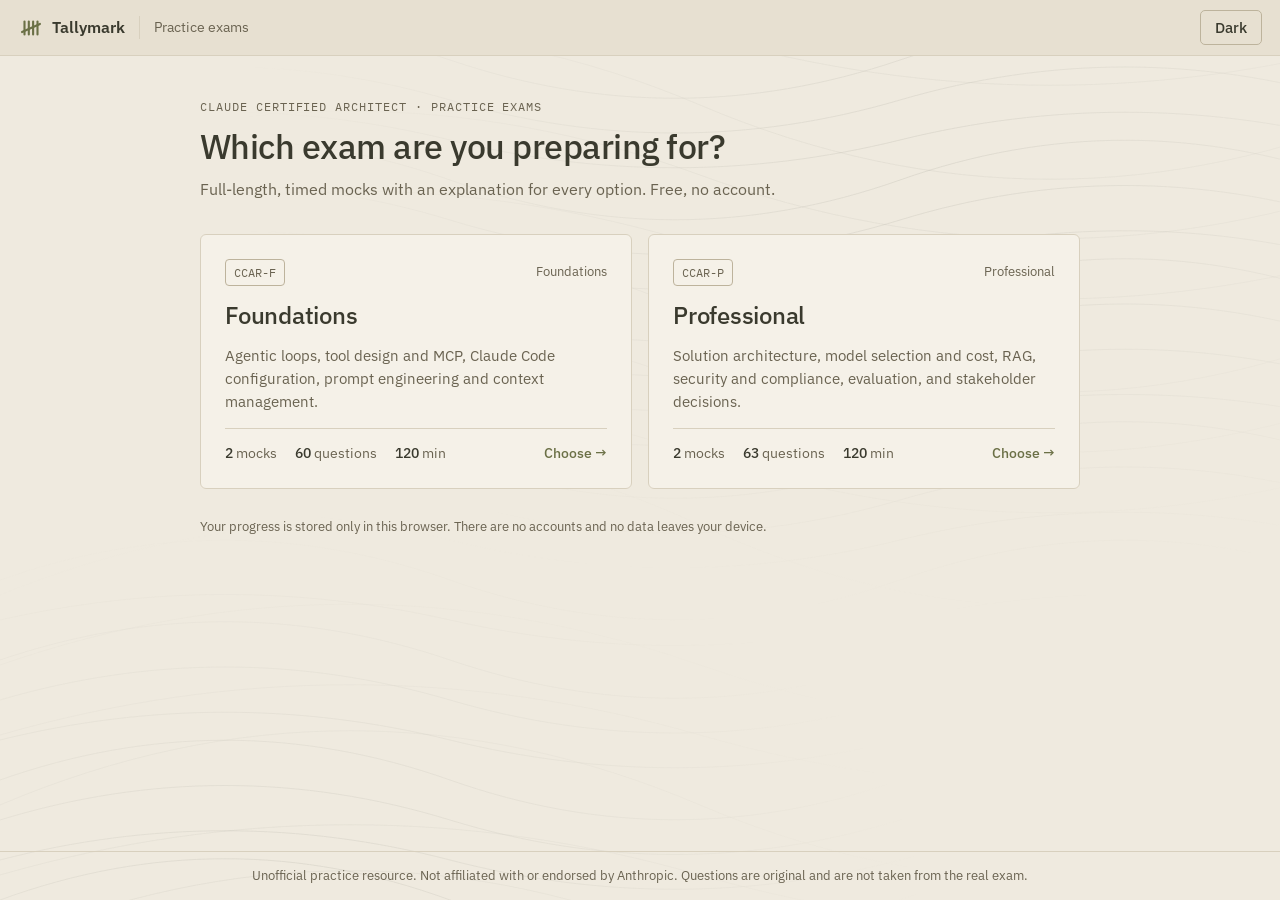
==== index.html @ c2203ef7 "feat: initialize Tallymark static exam prep platform for Claude certifications" ====
<!DOCTYPE html>
<html lang="en">
<head>
  <meta charset="utf-8">
  <meta name="viewport" content="width=device-width, initial-scale=1">
  <title>Tallymark | Unofficial practice exams for the Claude Certified Architect exams</title>
  <meta name="description" content="Four free, full-length, timed mock exams for the Claude Certified Architect Foundations and Professional certifications. Original scenario-based questions with an explanation for every option. Unofficial.">
  <meta name="theme-color" content="#E7E0D1">
  <meta property="og:type" content="website">
  <meta property="og:site_name" content="Tallymark">
  <meta property="og:title" content="Tallymark: unofficial Claude Certified Architect practice exams">
  <meta property="og:description" content="Four full-length timed mocks (Foundations and Professional) with domain-level reports and explanations for every option. Free, no account, runs in your browser.">
  <meta name="twitter:card" content="summary">
  <link rel="icon" href="favicon.svg" type="image/svg+xml">
  <link rel="preconnect" href="https://fonts.googleapis.com">
  <link rel="preconnect" href="https://fonts.gstatic.com" crossorigin>
  <link href="https://fonts.googleapis.com/css2?family=IBM+Plex+Mono:wght@400;500&family=IBM+Plex+Sans:wght@400;500;600&display=swap" rel="stylesheet">
  <script>
    // Apply the saved or system theme before first paint.
    (function () {
      var t = null;
      try { t = JSON.parse(localStorage.getItem('mockexam:v1:theme')); } catch (e) {}
      if (t !== 'light' && t !== 'dark') {
        t = window.matchMedia && window.matchMedia('(prefers-color-scheme: dark)').matches ? 'dark' : 'light';
      }
      document.documentElement.setAttribute('data-theme', t);
    })();
  </script>
  <link rel="stylesheet" href="css/styles.css">
</head>
<body>
  <a class="skip-link" href="#app">Skip to content</a>

  <header class="hdr" id="hdr">
    <a class="brand" href="#/" aria-label="Tallymark home">
      <svg class="brand-mark" viewBox="0 0 32 32" aria-hidden="true" focusable="false">
        <g stroke="currentColor" stroke-width="2.6" stroke-linecap="round">
          <line x1="8" y1="8" x2="8" y2="24"/><line x1="13.3" y1="8" x2="13.3" y2="24"/>
          <line x1="18.6" y1="8" x2="18.6" y2="24"/><line x1="24" y1="8" x2="24" y2="24"/>
          <line x1="5" y1="21" x2="27" y2="11"/>
        </g>
      </svg>
      <span class="brand-name">Tallymark</span>
    </a>
    <div class="hdr-context" id="hdr-context"></div>
    <div class="hdr-progress" id="hdr-progress" hidden></div>
    <div class="hdr-timer" id="hdr-timer" hidden>
      <span class="hdr-timer-label" id="hdr-timer-label">Time left</span>
      <span class="hdr-timer-value" id="hdr-timer-value" role="timer" aria-live="off">0:00:00</span>
    </div>
    <button class="btn btn-quiet" id="pause-btn" type="button" hidden>Pause</button>
    <button class="btn btn-quiet" id="theme-btn" type="button">Dark</button>
  </header>

  <div class="bg-fx" aria-hidden="true"><span></span><span></span></div>

  <div class="toast" id="toast" role="alert" aria-live="assertive"></div>

  <main class="app" id="app" tabindex="-1">
    <p class="loading">Loading question banks…</p>
    <noscript><p class="notice notice-error">This site needs JavaScript to run the practice exams.</p></noscript>
  </main>

  <footer class="ftr">
    <p>Unofficial practice resource. Not affiliated with or endorsed by Anthropic. Questions are original and are not taken from the real exam.</p>
  </footer>

  <dialog class="dlg" id="dlg" aria-labelledby="dlg-title">
    <h2 class="dlg-title" id="dlg-title"></h2>
    <div class="dlg-body" id="dlg-body"></div>
    <div class="dlg-actions" id="dlg-actions"></div>
  </dialog>

  <script src="js/app.js"></script>
</body>
</html>
---- css/styles.css ----
/* Tallymark: "Olive and Sand" theme. No blue anywhere; browser defaults are overridden below. */

:root {
  --bg: #EFEADF;
  --surface: #F5F1E8;
  --header: #E7E0D1;
  --border: #D8D0BE;
  --border-strong: #BDB39C;
  --text: #3A3A2E;
  --text-2: #857D6A;        /* secondary, for large or non-essential text */
  --text-2-strong: #6A6351; /* secondary at body size, darkened for contrast */
  --accent: #6B7046;
  --accent-hover: #5A5F3A;
  --on-accent: #FBF9F2;
  --selected-bg: #E2E3D2;
  --selected-text: #43462A;
  --sand: #A88B5E;
  --sand-text: #7A5F33;
  --sand-bg: #EFE3CC;
  --correct: #5E7A3A;
  --correct-text: #4A632C;
  --correct-bg: #E4EAD6;
  --incorrect: #A4502F;
  --incorrect-bg: #F1DED3;
  --track: #E3DCCB;
  --backdrop: rgba(58, 58, 46, 0.45);
  --font-ui: "IBM Plex Sans", "Segoe UI", Helvetica, Arial, sans-serif;
  --font-mono: "IBM Plex Mono", "SFMono-Regular", Consolas, "Liberation Mono", monospace;
  --radius: 5px;
  --hdr-h: 56px;
  color-scheme: light;
}

:root[data-theme="dark"] {
  --bg: #141414;
  --surface: #1C1C1C;
  --header: #0E0E0E;
  --border: #2F2F2F;
  --border-strong: #4A4A4A;
  --text: #ECE7D9;
  --text-2: #A3A3A3;
  --text-2-strong: #B5B5B5;
  --accent: #A9B077;
  --accent-hover: #BBC289;
  --on-accent: #141414;
  --selected-bg: #3B3D2B;
  --selected-text: #E6E8CE;
  --sand: #C9A874;
  --sand-text: #D8BC8D;
  --sand-bg: #40382A;
  --correct: #9DB872;
  --correct-text: #B1CA88;
  --correct-bg: #313A25;
  --incorrect: #D98A66;
  --incorrect-bg: #44302A;
  --track: #2C2C2C;
  --backdrop: rgba(0, 0, 0, 0.6);
  color-scheme: dark;
}

*, *::before, *::after { box-sizing: border-box; }
[hidden] { display: none !important; }

html {
  -webkit-text-size-adjust: 100%;
  scrollbar-color: var(--border-strong) var(--bg);
  accent-color: var(--accent);
}

body {
  margin: 0;
  min-height: 100vh;
  display: flex;
  flex-direction: column;
  background: var(--bg);
  color: var(--text);
  font-family: var(--font-ui);
  font-size: 16px;
  line-height: 1.55;
  -webkit-tap-highlight-color: transparent;
}

::selection { background: var(--accent); color: var(--on-accent); }

a { color: var(--accent); text-decoration: underline; text-underline-offset: 2px; }
a:hover { color: var(--accent-hover); }
a:visited { color: var(--accent); }

:focus { outline: none; }
:focus-visible { outline: 2px solid var(--accent); outline-offset: 2px; }

h1, h2, h3 { margin: 0; font-weight: 600; line-height: 1.3; }
h1 { font-size: 1.35rem; }
h2 { font-size: 1.05rem; }
h3 { font-size: 0.95rem; }
p { margin: 0 0 0.75em; }
code {
  font-family: var(--font-mono);
  font-size: 0.9em;
  background: var(--track);
  padding: 0.08em 0.3em;
  border-radius: 3px;
  overflow-wrap: anywhere;
}
.num { font-family: var(--font-mono); font-variant-numeric: tabular-nums; }
.muted { color: var(--text-2-strong); }
.small { font-size: 0.875rem; }
.sr-only {
  position: absolute; width: 1px; height: 1px; padding: 0; margin: -1px;
  overflow: hidden; clip: rect(0, 0, 0, 0); white-space: nowrap; border: 0;
}
.skip-link {
  position: absolute; left: 8px; top: -60px; z-index: 50;
  background: var(--surface); color: var(--text); padding: 8px 12px;
  border: 1px solid var(--border-strong); border-radius: var(--radius);
}
.skip-link:focus { top: 8px; }

/* ---------- Header ---------- */
.hdr {
  position: fixed; top: 0; left: 0; right: 0; z-index: 30;
  height: var(--hdr-h);
  display: flex; align-items: center; gap: 14px;
  padding: 0 18px;
  background: var(--header);
  border-bottom: 1px solid var(--border);
}
.brand { display: flex; align-items: center; gap: 8px; color: var(--text); text-decoration: none; font-weight: 600; }
.brand:visited, .brand:hover { color: var(--text); }
.brand-mark { width: 26px; height: 26px; color: var(--accent); flex: none; }
.hdr-context {
  flex: 1; min-width: 0;
  font-size: 0.9rem; color: var(--text-2-strong);
  white-space: nowrap; overflow: hidden; text-overflow: ellipsis;
  padding-left: 14px; border-left: 1px solid var(--border);
}
.hdr-context strong { color: var(--text); font-weight: 600; }
.hdr-progress { font-family: var(--font-mono); font-size: 0.85rem; color: var(--text-2-strong); white-space: nowrap; }
.hdr-timer {
  display: flex; align-items: baseline; gap: 8px;
  padding: 4px 10px; border: 1px solid var(--border-strong); border-radius: var(--radius);
  background: var(--surface); white-space: nowrap;
}
.hdr-timer-label { font-size: 0.72rem; text-transform: uppercase; letter-spacing: 0.05em; color: var(--text-2-strong); }
.hdr-timer-value { font-family: var(--font-mono); font-size: 1.05rem; font-weight: 500; font-variant-numeric: tabular-nums; }
.hdr-timer.warn { border-color: var(--sand); background: var(--sand-bg); }
.hdr-timer.warn .hdr-timer-value { color: var(--sand-text); }
.hdr-timer.crit { border-color: var(--incorrect); background: var(--incorrect-bg); }
.hdr-timer.crit .hdr-timer-value { color: var(--incorrect); }

.toast {
  position: fixed; top: calc(var(--hdr-h) + 10px); left: 50%; transform: translateX(-50%);
  z-index: 40; max-width: min(92vw, 520px);
  padding: 10px 16px; border-radius: var(--radius);
  background: var(--sand-bg); color: var(--text); border: 1px solid var(--sand);
  font-weight: 500; display: none;
}
.toast.show { display: block; }
.toast.crit { background: var(--incorrect-bg); border-color: var(--incorrect); }

/* ---------- Layout ---------- */
.app {
  flex: 1; width: 100%; max-width: 1180px; margin: 0 auto;
  padding: calc(var(--hdr-h) + 22px) 18px 28px;
}
.ftr {
  border-top: 1px solid var(--border);
  padding: 14px 18px; text-align: center;
  font-size: 0.8rem; color: var(--text-2-strong);
}
.ftr p { margin: 0; }

.panel { background: var(--surface); border: 1px solid var(--border); border-radius: var(--radius); }
.panel-pad { padding: 18px 20px; }
.section { margin-top: 26px; }
.section-head { display: flex; align-items: baseline; justify-content: space-between; gap: 12px; margin-bottom: 10px; flex-wrap: wrap; }
.row { display: flex; align-items: center; gap: 10px; flex-wrap: wrap; }
.spacer { flex: 1; }
.loading { color: var(--text-2-strong); }

.notice {
  padding: 10px 14px; margin: 0 0 14px; border-radius: var(--radius);
  border: 1px solid var(--sand); background: var(--sand-bg); font-size: 0.92rem;
}
.notice-error { border-color: var(--incorrect); background: var(--incorrect-bg); }

/* ---------- Buttons and inputs ---------- */
.btn {
  font: inherit; font-size: 0.92rem; font-weight: 500; line-height: 1.2;
  padding: 8px 14px; border-radius: var(--radius);
  border: 1px solid var(--border-strong); background: var(--surface); color: var(--text);
  cursor: pointer;
}
.btn:hover:not(:disabled) { border-color: var(--accent); }
.btn:disabled { opacity: 0.5; cursor: not-allowed; }
.btn-primary { background: var(--accent); border-color: var(--accent); color: var(--on-accent); }
.btn-primary:hover:not(:disabled) { background: var(--accent-hover); border-color: var(--accent-hover); }
.btn-quiet { background: transparent; }
.btn-danger { color: var(--incorrect); border-color: var(--incorrect); background: transparent; }
.btn-flag[aria-pressed="true"] { background: var(--sand-bg); border-color: var(--sand); color: var(--sand-text); }
.btn-chip { padding: 5px 11px; font-size: 0.85rem; border-radius: 999px; }
.btn-chip[aria-pressed="true"] { background: var(--selected-bg); border-color: var(--accent); color: var(--selected-text); }

select {
  font: inherit; font-size: 0.88rem; padding: 6px 8px; border-radius: var(--radius);
  border: 1px solid var(--border-strong); background: var(--surface); color: var(--text); max-width: 100%;
}

input[type="radio"], input[type="checkbox"] {
  appearance: none; -webkit-appearance: none;
  width: 18px; height: 18px; margin: 0; flex: none;
  border: 1.5px solid var(--border-strong); background: var(--surface);
  display: inline-grid; place-content: center; cursor: pointer;
}
input[type="radio"] { border-radius: 50%; }
input[type="checkbox"] { border-radius: 3px; }
input[type="radio"]::before { content: ""; width: 8px; height: 8px; border-radius: 50%; transform: scale(0); background: var(--on-accent); }
input[type="checkbox"]::before {
  content: ""; width: 10px; height: 10px; transform: scale(0); background: var(--on-accent);
  clip-path: polygon(14% 44%, 0 65%, 50% 100%, 100% 16%, 80% 0%, 43% 62%);
}
input:checked { background: var(--accent); border-color: var(--accent); }
input:checked::before { transform: scale(1); }
input:disabled { cursor: not-allowed; opacity: 0.55; }

.tag {
  display: inline-block; padding: 1px 8px; border-radius: 3px;
  font-size: 0.76rem; font-weight: 500; line-height: 1.6; white-space: nowrap;
  border: 1px solid var(--border-strong); color: var(--text-2-strong); background: transparent;
}
.tag-select { border-color: var(--accent); color: var(--selected-text); background: var(--selected-bg); font-weight: 600; }
.tag-pass, .tag-correct { border-color: var(--correct); color: var(--correct-text); background: var(--correct-bg); }
.tag-fail, .tag-incorrect { border-color: var(--incorrect); color: var(--incorrect); background: var(--incorrect-bg); }
.tag-flag { border-color: var(--sand); color: var(--sand-text); background: var(--sand-bg); }

/* ---------- Home ---------- */
.home-wrap { max-width: 880px; margin: 0 auto; padding-top: 20px; }
.eyebrow { font-family: var(--font-mono); font-size: 0.75rem; letter-spacing: 0.08em; text-transform: uppercase; color: var(--text-2-strong); }
.display { font-size: 2.1rem; font-weight: 500; letter-spacing: -0.015em; line-height: 1.2; margin: 10px 0; }
.lede { color: var(--text-2-strong); font-size: 1rem; margin: 0 0 4px; max-width: 580px; }
.home-wrap .notice { margin-top: 18px; }
.back { font-size: 0.88rem; color: var(--text-2-strong); text-decoration: none; }
.back:hover, .back:visited { color: var(--text-2-strong); }
.back:hover { color: var(--text); }

.picker { display: grid; grid-template-columns: repeat(2, minmax(0, 1fr)); gap: 16px; margin-top: 32px; }
.tile { display: flex; flex-direction: column; gap: 14px; padding: 24px; min-height: 250px;
  background: var(--surface); border: 1px solid var(--border); border-radius: 6px;
  color: var(--text); text-decoration: none; transition: border-color 0.15s; }
.tile:visited { color: var(--text); }
.tile:hover { border-color: var(--accent); color: var(--text); }
.tile-top { display: flex; justify-content: space-between; align-items: center; }
.code { font-family: var(--font-mono); font-size: 0.78rem; padding: 3px 8px; border: 1px solid var(--border-strong); border-radius: 4px; color: var(--text-2-strong); }
.level { font-size: 0.8rem; color: var(--text-2-strong); }
.tile h2 { font-size: 1.5rem; font-weight: 500; letter-spacing: -0.01em; }
.tile p { margin: 0; color: var(--text-2-strong); font-size: 0.92rem; line-height: 1.55; }
.tile-meta { margin-top: auto; display: flex; flex-wrap: wrap; gap: 6px 18px; padding-top: 14px; border-top: 1px solid var(--border); font-size: 0.85rem; color: var(--text-2-strong); }
.tile-meta span { white-space: nowrap; }
.tile-meta b { color: var(--text); font-weight: 500; }
.tile-go { margin-left: auto; color: var(--accent); font-weight: 500; }

.continue { margin-top: 16px; display: flex; align-items: center; gap: 14px; padding: 12px 16px; border: 1px solid var(--border); border-radius: 6px; font-size: 0.9rem; }
.continue strong { font-weight: 600; }
.continue .btn { margin-left: auto; flex: none; }
.dot { width: 8px; height: 8px; border-radius: 50%; background: var(--sand); flex: none; }
.foot-note { margin-top: 28px; font-size: 0.82rem; color: var(--text-2-strong); }
.link-danger { background: none; border: 0; padding: 0; font: inherit; color: var(--incorrect); text-decoration: underline; cursor: pointer; }

.chips { display: flex; flex-wrap: wrap; gap: 8px; margin: 18px 0 0; padding: 0; list-style: none; }
.chip { font-size: 0.8rem; padding: 4px 10px; border: 1px solid var(--border); border-radius: 999px; color: var(--text-2-strong); }
.chip b { font-family: var(--font-mono); font-weight: 500; color: var(--text); margin-left: 6px; }

.mocks { display: grid; grid-template-columns: repeat(2, minmax(0, 1fr)); gap: 16px; margin-top: 30px; }
.mk { padding: 22px 24px; background: var(--surface); border: 1px solid var(--border); border-radius: 6px; display: flex; flex-direction: column; gap: 16px; }
.mk-head { display: flex; justify-content: space-between; align-items: flex-start; gap: 12px; }
.mk h3 { font-size: 1.2rem; font-weight: 500; }
.mk-line { font-size: 0.88rem; color: var(--text-2-strong); margin-top: 2px; }
.mk-best { text-align: right; flex: none; }
.mk-best .n { font-size: 1.6rem; font-weight: 500; font-variant-numeric: tabular-nums; line-height: 1; }
.mk-best .l { font-size: 0.72rem; text-transform: uppercase; letter-spacing: 0.05em; color: var(--text-2-strong); margin-top: 4px; }
.mk .bar { height: 4px; background: var(--track); border-radius: 2px; overflow: hidden; }
.mk .bar i { display: block; height: 100%; background: var(--sand); }
.mk-actions { display: flex; flex-wrap: wrap; gap: 10px; margin-top: auto; }
.hist { margin-top: 36px; }

.tbl-wrap { overflow-x: auto; }
table { width: 100%; border-collapse: collapse; font-size: 0.9rem; }
th, td { text-align: left; padding: 8px 12px; border-bottom: 1px solid var(--border); vertical-align: middle; }
th { font-size: 0.74rem; text-transform: uppercase; letter-spacing: 0.04em; color: var(--text-2-strong); font-weight: 600; white-space: nowrap; }
tbody tr:last-child td { border-bottom: 0; }
td.num, th.num { text-align: right; white-space: nowrap; }
.link-btn { font: inherit; background: none; border: 0; padding: 0; color: var(--accent); text-decoration: underline; text-underline-offset: 2px; cursor: pointer; }

/* ---------- Exam ---------- */
.exam { display: grid; grid-template-columns: minmax(0, 1fr) 270px; gap: 18px; align-items: start; }
.q-panel { padding: 20px 24px 18px; min-height: 420px; position: relative; }
.q-meta { display: flex; align-items: center; gap: 8px; flex-wrap: wrap; margin-bottom: 12px; }
.q-count { font-family: var(--font-mono); font-size: 0.85rem; color: var(--text-2-strong); margin-right: 4px; }
.q-stem { font-size: 1.02rem; line-height: 1.7; max-width: 72ch; }
.q-stem p:last-child { font-weight: 500; }
fieldset.opts { border: 0; padding: 0; margin: 14px 0 0; min-width: 0; }
.opt {
  display: flex; align-items: flex-start; gap: 11px;
  padding: 11px 13px; margin-top: 8px;
  border: 1px solid var(--border); border-radius: var(--radius);
  background: var(--surface); cursor: pointer; line-height: 1.6;
}
.opt:hover { border-color: var(--border-strong); }
.opt input { margin-top: 4px; }
.opt-letter { font-family: var(--font-mono); font-weight: 500; color: var(--text-2-strong); flex: none; width: 1.1em; }
.opt-body { flex: 1; min-width: 0; }
.opt.selected { background: var(--selected-bg); border-color: var(--accent); color: var(--selected-text); }
.opt.locked { cursor: default; }
.opt.is-correct { border-color: var(--correct); border-left-width: 4px; background: var(--correct-bg); color: var(--text); }
.opt.is-wrong { border-color: var(--incorrect); border-left-width: 4px; background: var(--incorrect-bg); color: var(--text); }
.opt-status { display: block; font-size: 0.78rem; font-weight: 600; margin-top: 4px; }
.opt.is-correct .opt-status { color: var(--correct-text); }
.opt.is-wrong .opt-status { color: var(--incorrect); }
.opt-exp { display: block; font-size: 0.9rem; margin-top: 4px; color: var(--text); padding-top: 6px; border-top: 1px dashed var(--border-strong); }
.select-hint { font-size: 0.86rem; color: var(--text-2-strong); margin-top: 10px; min-height: 1.4em; }
.q-feedback { margin-top: 14px; }
.q-actions { display: flex; align-items: center; gap: 10px; flex-wrap: wrap; margin-top: 20px; padding-top: 14px; border-top: 1px solid var(--border); }
.kbd-hint { font-size: 0.78rem; color: var(--text-2-strong); margin-top: 10px; }

.paused-cover {
  position: absolute; inset: 0; z-index: 5; border-radius: var(--radius);
  background: var(--surface); display: flex; flex-direction: column; align-items: center; justify-content: center; gap: 12px;
}

.nav-panel { padding: 14px; position: sticky; top: calc(var(--hdr-h) + 22px); }
.nav-grid { display: grid; grid-template-columns: repeat(6, 1fr); gap: 5px; margin: 10px 0 12px; }
.nav-btn {
  position: relative; font-family: var(--font-mono); font-size: 0.8rem;
  height: 32px; border-radius: 4px; cursor: pointer; padding: 0;
  border: 1px solid var(--border-strong); background: var(--surface); color: var(--text);
}
.nav-btn.answered { background: var(--selected-bg); border-color: var(--accent); color: var(--selected-text); font-weight: 500; }
.nav-btn.flagged::after {
  content: ""; position: absolute; top: -1px; right: -1px;
  border-style: solid; border-width: 0 11px 11px 0;
  border-color: transparent var(--sand) transparent transparent; border-top-right-radius: 3px;
}
.nav-btn.current { outline: 2px solid var(--text); outline-offset: 1px; }
.nav-btn.right { background: var(--correct-bg); border-color: var(--correct); }
.nav-btn.wrong { background: var(--incorrect-bg); border-color: var(--incorrect); }
.legend { list-style: none; margin: 0 0 12px; padding: 0; display: grid; grid-template-columns: 1fr 1fr; gap: 4px 8px; font-size: 0.76rem; color: var(--text-2-strong); }
.legend li { display: flex; align-items: center; gap: 6px; }
.legend .nav-btn { width: 20px; height: 18px; cursor: default; flex: none; pointer-events: none; }
.nav-counts { font-size: 0.82rem; color: var(--text-2-strong); margin: 0 0 12px; }
.nav-toggle { display: none; }

/* ---------- Review before submit ---------- */
.stats { display: grid; grid-template-columns: repeat(auto-fit, minmax(150px, 1fr)); gap: 10px; }
.stat { padding: 12px 14px; }
.stat-label { font-size: 0.72rem; text-transform: uppercase; letter-spacing: 0.04em; color: var(--text-2-strong); }
.stat-value { font-family: var(--font-mono); font-size: 1.3rem; font-weight: 500; }
.stat-sub { font-size: 0.8rem; color: var(--text-2-strong); }
.rv-list { list-style: none; margin: 0; padding: 0; }
.rv-item { border-bottom: 1px solid var(--border); }
.rv-item:last-child { border-bottom: 0; }
.rv-row {
  width: 100%; display: flex; align-items: center; gap: 10px; text-align: left;
  font: inherit; font-size: 0.9rem; color: var(--text); background: none; border: 0; padding: 9px 14px; cursor: pointer;
}
.rv-row:hover { background: var(--selected-bg); }
.rv-num { font-family: var(--font-mono); width: 2.4em; flex: none; color: var(--text-2-strong); }
.rv-text { flex: 1; min-width: 0; white-space: nowrap; overflow: hidden; text-overflow: ellipsis; }

/* ---------- Report ---------- */
.verdict { display: flex; align-items: center; gap: 22px; flex-wrap: wrap; padding: 18px 20px; }
.verdict-pct { font-family: var(--font-mono); font-size: 2.6rem; font-weight: 500; line-height: 1; }
.verdict-detail { display: flex; flex-direction: column; gap: 4px; }
.verdict .tag { font-size: 0.9rem; padding: 2px 12px; }
.focus { border-left: 4px solid var(--sand); }
.focus ul { margin: 6px 0 0; padding-left: 1.2em; }
.focus li { margin-bottom: 6px; }
.bar { height: 10px; background: var(--track); border-radius: 3px; min-width: 120px; position: relative; overflow: hidden; }
.bar-fill { position: absolute; left: 0; top: 0; bottom: 0; background: var(--accent); border-radius: 3px; }
.bar-fill.weak { background: var(--incorrect); }
.bar-mark { position: absolute; top: -2px; bottom: -2px; width: 2px; background: var(--text); opacity: 0.55; }
tr.weak td:first-child { box-shadow: inset 3px 0 0 var(--incorrect); }
.filters { display: flex; align-items: center; gap: 8px; flex-wrap: wrap; margin-bottom: 12px; }
.rq { padding: 16px 20px; margin-bottom: 12px; }
.rq-head { display: flex; align-items: center; gap: 8px; flex-wrap: wrap; margin-bottom: 8px; }
.rq-ts { font-size: 0.82rem; color: var(--text-2-strong); margin: 0 0 10px; }
.rq .q-stem { font-size: 0.97rem; }
.rq .opt { cursor: default; }
.empty { padding: 18px; color: var(--text-2-strong); text-align: center; }

/* ---------- Dialog ---------- */
.dlg {
  border: 1px solid var(--border-strong); border-radius: var(--radius);
  background: var(--surface); color: var(--text);
  padding: 20px 22px; width: min(92vw, 500px);
}
.dlg::backdrop { background: var(--backdrop); }
.dlg-title { margin-bottom: 10px; }
.dlg-body { font-size: 0.94rem; }
.dlg-actions { display: flex; justify-content: flex-end; gap: 10px; margin-top: 18px; flex-wrap: wrap; }
.choice { display: flex; gap: 10px; align-items: flex-start; padding: 10px 12px; border: 1px solid var(--border); border-radius: var(--radius); margin-top: 8px; cursor: pointer; }
.choice input { margin-top: 3px; }
.choice.selected { border-color: var(--accent); background: var(--selected-bg); }
.choice-title { font-weight: 600; display: block; }
.choice-desc { font-size: 0.86rem; color: var(--text-2-strong); display: block; }
.dlg fieldset { border: 0; padding: 0; margin: 0 0 12px; }
.dlg legend { font-size: 0.74rem; text-transform: uppercase; letter-spacing: 0.04em; color: var(--text-2-strong); font-weight: 600; padding: 0; }

/* ---------- Responsive ---------- */
@media (max-width: 900px) {
  .exam { grid-template-columns: minmax(0, 1fr); }
  .nav-toggle { display: inline-block; }
  .nav-panel { position: static; display: none; order: -1; }
  .exam.nav-open .nav-panel { display: block; }
  .nav-grid { grid-template-columns: repeat(auto-fill, minmax(38px, 1fr)); }
  .nav-btn { height: 36px; }
}
@media (max-width: 680px) {
  .picker, .mocks { grid-template-columns: minmax(0, 1fr); }
  .home-wrap { padding-top: 6px; }
  .display { font-size: 1.6rem; }
  .tile { min-height: 0; padding: 20px; }
  .tile-meta { gap: 6px 14px; }
  .mk { padding: 18px; }
  .hdr { gap: 8px; padding: 0 10px; }
  .brand-name, .hdr-context, .hdr-timer-label { display: none; }
  .brand { margin-right: auto; }
  .hdr-progress { flex: 1; }
  .hdr .btn { padding: 7px 10px; }
  .app { padding-left: 12px; padding-right: 12px; }
  .q-panel { padding: 16px 14px; }
  .q-actions .btn { flex: 1 1 auto; }
  .kbd-hint { display: none; }
  .rq { padding: 14px; }
  .verdict-pct { font-size: 2.1rem; }
}
@media (prefers-reduced-motion: no-preference) {
  .bar-fill { transition: width 0.3s ease; }
}

/* ---------- Background: drifting contour lines (chooser and exam pages only) ---------- */
.bg-fx {
  position: fixed; inset: 0; z-index: 0; pointer-events: none; overflow: hidden;
  opacity: 0; transition: opacity 0.6s ease;
  -webkit-mask-image: radial-gradient(ellipse 75% 70% at 72% 18%, #000 0%, transparent 72%),
    radial-gradient(ellipse 70% 60% at 22% 100%, #000 0%, transparent 72%);
  mask-image: radial-gradient(ellipse 75% 70% at 72% 18%, #000 0%, transparent 72%),
    radial-gradient(ellipse 70% 60% at 22% 100%, #000 0%, transparent 72%);
}
body.bg-on .bg-fx { opacity: 1; }
.bg-fx span { position: absolute; top: 0; left: 0; will-change: transform; }
.bg-fx span:first-child {
  width: calc(100% + 900px); height: calc(100% + 600px);
  background: url("data:image/svg+xml,%3Csvg%20xmlns%3D%22http%3A//www.w3.org/2000/svg%22%20width%3D%22900%22%20height%3D%22600%22%3E%3Cg%20fill%3D%22none%22%20stroke%3D%22%238a8a80%22%20stroke-width%3D%221%22%3E%3Cpath%20d%3D%22M0%20-580%20C150%20-614%20300%20-614%20450%20-580%20S750%20-546%20900%20-580%22/%3E%3Cpath%20d%3D%22M0%2020%20C150%20-14%20300%20-14%20450%2020%20S750%2054%20900%2020%22/%3E%3Cpath%20d%3D%22M0%20620%20C150%20586%20300%20586%20450%20620%20S750%20654%20900%20620%22/%3E%3Cpath%20d%3D%22M0%20-540%20C150%20-591%20300%20-591%20450%20-540%20S750%20-489%20900%20-540%22/%3E%3Cpath%20d%3D%22M0%2060%20C150%209%20300%209%20450%2060%20S750%20111%20900%2060%22/%3E%3Cpath%20d%3D%22M0%20660%20C150%20609%20300%20609%20450%20660%20S750%20711%20900%20660%22/%3E%3Cpath%20d%3D%22M0%20-500%20C150%20-544%20300%20-544%20450%20-500%20S750%20-456%20900%20-500%22/%3E%3Cpath%20d%3D%22M0%20100%20C150%2056%20300%2056%20450%20100%20S750%20144%20900%20100%22/%3E%3Cpath%20d%3D%22M0%20700%20C150%20656%20300%20656%20450%20700%20S750%20744%20900%20700%22/%3E%3Cpath%20d%3D%22M0%20-460%20C150%20-497%20300%20-497%20450%20-460%20S750%20-423%20900%20-460%22/%3E%3Cpath%20d%3D%22M0%20140%20C150%20103%20300%20103%20450%20140%20S750%20177%20900%20140%22/%3E%3Cpath%20d%3D%22M0%20740%20C150%20703%20300%20703%20450%20740%20S750%20777%20900%20740%22/%3E%3Cpath%20d%3D%22M0%20-420%20C150%20-473%20300%20-473%20450%20-420%20S750%20-367%20900%20-420%22/%3E%3Cpath%20d%3D%22M0%20180%20C150%20127%20300%20127%20450%20180%20S750%20233%20900%20180%22/%3E%3Cpath%20d%3D%22M0%20780%20C150%20727%20300%20727%20450%20780%20S750%20833%20900%20780%22/%3E%3Cpath%20d%3D%22M0%20-380%20C150%20-426%20300%20-426%20450%20-380%20S750%20-334%20900%20-380%22/%3E%3Cpath%20d%3D%22M0%20220%20C150%20174%20300%20174%20450%20220%20S750%20266%20900%20220%22/%3E%3Cpath%20d%3D%22M0%20820%20C150%20774%20300%20774%20450%20820%20S750%20866%20900%20820%22/%3E%3Cpath%20d%3D%22M0%20-340%20C150%20-379%20300%20-379%20450%20-340%20S750%20-301%20900%20-340%22/%3E%3Cpath%20d%3D%22M0%20260%20C150%20221%20300%20221%20450%20260%20S750%20299%20900%20260%22/%3E%3Cpath%20d%3D%22M0%20860%20C150%20821%20300%20821%20450%20860%20S750%20899%20900%20860%22/%3E%3Cpath%20d%3D%22M0%20-300%20C150%20-355%20300%20-355%20450%20-300%20S750%20-245%20900%20-300%22/%3E%3Cpath%20d%3D%22M0%20300%20C150%20245%20300%20245%20450%20300%20S750%20355%20900%20300%22/%3E%3Cpath%20d%3D%22M0%20900%20C150%20845%20300%20845%20450%20900%20S750%20955%20900%20900%22/%3E%3Cpath%20d%3D%22M0%20-260%20C150%20-308%20300%20-308%20450%20-260%20S750%20-212%20900%20-260%22/%3E%3Cpath%20d%3D%22M0%20340%20C150%20292%20300%20292%20450%20340%20S750%20388%20900%20340%22/%3E%3Cpath%20d%3D%22M0%20940%20C150%20892%20300%20892%20450%20940%20S750%20988%20900%20940%22/%3E%3Cpath%20d%3D%22M0%20-220%20C150%20-261%20300%20-261%20450%20-220%20S750%20-179%20900%20-220%22/%3E%3Cpath%20d%3D%22M0%20380%20C150%20339%20300%20339%20450%20380%20S750%20421%20900%20380%22/%3E%3Cpath%20d%3D%22M0%20980%20C150%20939%20300%20939%20450%20980%20S750%201021%20900%20980%22/%3E%3Cpath%20d%3D%22M0%20-180%20C150%20-214%20300%20-214%20450%20-180%20S750%20-146%20900%20-180%22/%3E%3Cpath%20d%3D%22M0%20420%20C150%20386%20300%20386%20450%20420%20S750%20454%20900%20420%22/%3E%3Cpath%20d%3D%22M0%201020%20C150%20986%20300%20986%20450%201020%20S750%201054%20900%201020%22/%3E%3Cpath%20d%3D%22M0%20-140%20C150%20-191%20300%20-191%20450%20-140%20S750%20-89%20900%20-140%22/%3E%3Cpath%20d%3D%22M0%20460%20C150%20409%20300%20409%20450%20460%20S750%20511%20900%20460%22/%3E%3Cpath%20d%3D%22M0%201060%20C150%201009%20300%201009%20450%201060%20S750%201111%20900%201060%22/%3E%3Cpath%20d%3D%22M0%20-100%20C150%20-144%20300%20-144%20450%20-100%20S750%20-56%20900%20-100%22/%3E%3Cpath%20d%3D%22M0%20500%20C150%20456%20300%20456%20450%20500%20S750%20544%20900%20500%22/%3E%3Cpath%20d%3D%22M0%201100%20C150%201056%20300%201056%20450%201100%20S750%201144%20900%201100%22/%3E%3Cpath%20d%3D%22M0%20-60%20C150%20-97%20300%20-97%20450%20-60%20S750%20-23%20900%20-60%22/%3E%3Cpath%20d%3D%22M0%20540%20C150%20503%20300%20503%20450%20540%20S750%20577%20900%20540%22/%3E%3Cpath%20d%3D%22M0%201140%20C150%201103%20300%201103%20450%201140%20S750%201177%20900%201140%22/%3E%3Cpath%20d%3D%22M0%20-20%20C150%20-73%20300%20-73%20450%20-20%20S750%2033%20900%20-20%22/%3E%3Cpath%20d%3D%22M0%20580%20C150%20527%20300%20527%20450%20580%20S750%20633%20900%20580%22/%3E%3Cpath%20d%3D%22M0%201180%20C150%201127%20300%201127%20450%201180%20S750%201233%20900%201180%22/%3E%3C/g%3E%3C/svg%3E") 0 0 / 900px 600px repeat;
  opacity: var(--fx-a); animation: fx-drift-a 140s linear infinite;
}
.bg-fx span:last-child {
  width: calc(100% + 1400px); height: calc(100% + 840px);
  background: url("data:image/svg+xml,%3Csvg%20xmlns%3D%22http%3A//www.w3.org/2000/svg%22%20width%3D%221400%22%20height%3D%22840%22%3E%3Cg%20fill%3D%22none%22%20stroke%3D%22%238a8a80%22%20stroke-width%3D%221%22%3E%3Cpath%20d%3D%22M0%20-805%20C233%20-872%20467%20-872%20700%20-805%20S1167%20-738%201400%20-805%22/%3E%3Cpath%20d%3D%22M0%2035%20C233%20-32%20467%20-32%20700%2035%20S1167%20102%201400%2035%22/%3E%3Cpath%20d%3D%22M0%20875%20C233%20808%20467%20808%20700%20875%20S1167%20942%201400%20875%22/%3E%3Cpath%20d%3D%22M0%20-735%20C233%20-834%20467%20-834%20700%20-735%20S1167%20-636%201400%20-735%22/%3E%3Cpath%20d%3D%22M0%20105%20C233%206%20467%206%20700%20105%20S1167%20204%201400%20105%22/%3E%3Cpath%20d%3D%22M0%20945%20C233%20846%20467%20846%20700%20945%20S1167%201044%201400%20945%22/%3E%3Cpath%20d%3D%22M0%20-665%20C233%20-750%20467%20-750%20700%20-665%20S1167%20-580%201400%20-665%22/%3E%3Cpath%20d%3D%22M0%20175%20C233%2090%20467%2090%20700%20175%20S1167%20260%201400%20175%22/%3E%3Cpath%20d%3D%22M0%201015%20C233%20930%20467%20930%20700%201015%20S1167%201100%201400%201015%22/%3E%3Cpath%20d%3D%22M0%20-595%20C233%20-667%20467%20-667%20700%20-595%20S1167%20-523%201400%20-595%22/%3E%3Cpath%20d%3D%22M0%20245%20C233%20173%20467%20173%20700%20245%20S1167%20317%201400%20245%22/%3E%3Cpath%20d%3D%22M0%201085%20C233%201013%20467%201013%20700%201085%20S1167%201157%201400%201085%22/%3E%3Cpath%20d%3D%22M0%20-525%20C233%20-628%20467%20-628%20700%20-525%20S1167%20-422%201400%20-525%22/%3E%3Cpath%20d%3D%22M0%20315%20C233%20212%20467%20212%20700%20315%20S1167%20418%201400%20315%22/%3E%3Cpath%20d%3D%22M0%201155%20C233%201052%20467%201052%20700%201155%20S1167%201258%201400%201155%22/%3E%3Cpath%20d%3D%22M0%20-455%20C233%20-545%20467%20-545%20700%20-455%20S1167%20-365%201400%20-455%22/%3E%3Cpath%20d%3D%22M0%20385%20C233%20295%20467%20295%20700%20385%20S1167%20475%201400%20385%22/%3E%3Cpath%20d%3D%22M0%201225%20C233%201135%20467%201135%20700%201225%20S1167%201315%201400%201225%22/%3E%3Cpath%20d%3D%22M0%20-385%20C233%20-462%20467%20-462%20700%20-385%20S1167%20-308%201400%20-385%22/%3E%3Cpath%20d%3D%22M0%20455%20C233%20378%20467%20378%20700%20455%20S1167%20532%201400%20455%22/%3E%3Cpath%20d%3D%22M0%201295%20C233%201218%20467%201218%20700%201295%20S1167%201372%201400%201295%22/%3E%3Cpath%20d%3D%22M0%20-315%20C233%20-423%20467%20-423%20700%20-315%20S1167%20-207%201400%20-315%22/%3E%3Cpath%20d%3D%22M0%20525%20C233%20417%20467%20417%20700%20525%20S1167%20633%201400%20525%22/%3E%3Cpath%20d%3D%22M0%201365%20C233%201257%20467%201257%20700%201365%20S1167%201473%201400%201365%22/%3E%3Cpath%20d%3D%22M0%20-245%20C233%20-340%20467%20-340%20700%20-245%20S1167%20-150%201400%20-245%22/%3E%3Cpath%20d%3D%22M0%20595%20C233%20500%20467%20500%20700%20595%20S1167%20690%201400%20595%22/%3E%3Cpath%20d%3D%22M0%201435%20C233%201340%20467%201340%20700%201435%20S1167%201530%201400%201435%22/%3E%3Cpath%20d%3D%22M0%20-175%20C233%20-256%20467%20-256%20700%20-175%20S1167%20-94%201400%20-175%22/%3E%3Cpath%20d%3D%22M0%20665%20C233%20584%20467%20584%20700%20665%20S1167%20746%201400%20665%22/%3E%3Cpath%20d%3D%22M0%201505%20C233%201424%20467%201424%20700%201505%20S1167%201586%201400%201505%22/%3E%3Cpath%20d%3D%22M0%20-105%20C233%20-172%20467%20-172%20700%20-105%20S1167%20-38%201400%20-105%22/%3E%3Cpath%20d%3D%22M0%20735%20C233%20668%20467%20668%20700%20735%20S1167%20802%201400%20735%22/%3E%3Cpath%20d%3D%22M0%201575%20C233%201508%20467%201508%20700%201575%20S1167%201642%201400%201575%22/%3E%3Cpath%20d%3D%22M0%20-35%20C233%20-134%20467%20-134%20700%20-35%20S1167%2064%201400%20-35%22/%3E%3Cpath%20d%3D%22M0%20805%20C233%20706%20467%20706%20700%20805%20S1167%20904%201400%20805%22/%3E%3Cpath%20d%3D%22M0%201645%20C233%201546%20467%201546%20700%201645%20S1167%201744%201400%201645%22/%3E%3C/g%3E%3C/svg%3E") 0 0 / 1400px 840px repeat;
  opacity: var(--fx-b); animation: fx-drift-b 220s linear infinite;
}
@keyframes fx-drift-a { from { transform: translate3d(-900px, -600px, 0); } to { transform: translate3d(0, 0, 0); } }
@keyframes fx-drift-b { from { transform: translate3d(0, -840px, 0); } to { transform: translate3d(-1400px, 0, 0); } }
:root { --fx-a: 0.16; --fx-b: 0.10; }
:root[data-theme="dark"] { --fx-a: 0.30; --fx-b: 0.20; }
.app, .ftr { position: relative; z-index: 1; }
@media (prefers-reduced-motion: reduce) { .bg-fx span:first-child, .bg-fx span:last-child { animation: none; } }
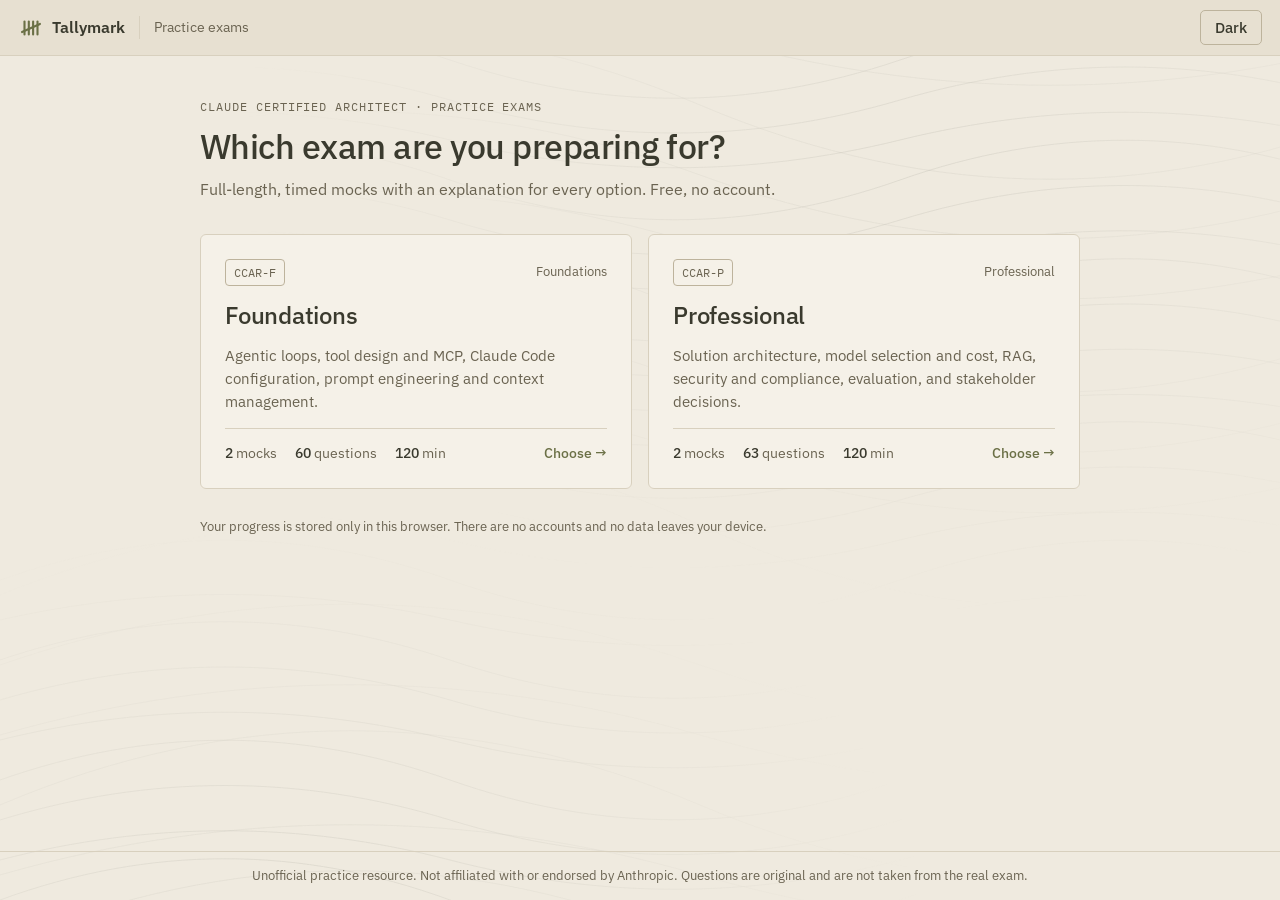
==== commit 2b208f27: "style: format CSS with multi-line rules and add loading animation" ====
--- a/index.html
+++ b/index.html
@@ -1,25 +1,37 @@
 <!DOCTYPE html>
 <html lang="en">
+
 <head>
   <meta charset="utf-8">
   <meta name="viewport" content="width=device-width, initial-scale=1">
   <title>Tallymark | Unofficial practice exams for the Claude Certified Architect exams</title>
-  <meta name="description" content="Four free, full-length, timed mock exams for the Claude Certified Architect Foundations and Professional certifications. Original scenario-based questions with an explanation for every option. Unofficial.">
+  <meta name="description"
+    content="Four free, full-length, timed mock exams for the Claude Certified Architect Foundations and Professional certifications. Original scenario-based questions with an explanation for every option. Unofficial.">
   <meta name="theme-color" content="#E7E0D1">
   <meta property="og:type" content="website">
   <meta property="og:site_name" content="Tallymark">
   <meta property="og:title" content="Tallymark: unofficial Claude Certified Architect practice exams">
-  <meta property="og:description" content="Four full-length timed mocks (Foundations and Professional) with domain-level reports and explanations for every option. Free, no account, runs in your browser.">
-  <meta name="twitter:card" content="summary">
+  <meta property="og:description"
+    content="Four full-length timed mocks (Foundations and Professional) with domain-level reports and explanations for every option. Free, no account, runs in your browser.">
+  <meta property="og:url" content="https://amithchatriki.github.io/tallymark/">
+  <meta property="og:image" content="https://amithchatriki.github.io/tallymark/og-image.png">
+  <meta property="og:image:width" content="1200">
+  <meta property="og:image:height" content="630">
+  <meta property="og:image:alt"
+    content="Tallymark: unofficial Claude Certified Architect mock exams. 4 full-length timed mocks, 246 questions.">
+  <meta name="twitter:card" content="summary_large_image">
+  <meta name="twitter:image" content="https://amithchatriki.github.io/tallymark/og-image.png">
   <link rel="icon" href="favicon.svg" type="image/svg+xml">
   <link rel="preconnect" href="https://fonts.googleapis.com">
   <link rel="preconnect" href="https://fonts.gstatic.com" crossorigin>
-  <link href="https://fonts.googleapis.com/css2?family=IBM+Plex+Mono:wght@400;500&family=IBM+Plex+Sans:wght@400;500;600&display=swap" rel="stylesheet">
+  <link
+    href="https://fonts.googleapis.com/css2?family=IBM+Plex+Mono:wght@400;500&family=IBM+Plex+Sans:wght@400;500;600&display=swap"
+    rel="stylesheet">
   <script>
     // Apply the saved or system theme before first paint.
     (function () {
       var t = null;
-      try { t = JSON.parse(localStorage.getItem('mockexam:v1:theme')); } catch (e) {}
+      try { t = JSON.parse(localStorage.getItem('mockexam:v1:theme')); } catch (e) { }
       if (t !== 'light' && t !== 'dark') {
         t = window.matchMedia && window.matchMedia('(prefers-color-scheme: dark)').matches ? 'dark' : 'light';
       }
@@ -27,7 +39,15 @@
     })();
   </script>
   <link rel="stylesheet" href="css/styles.css">
+  <noscript>
+    <style>
+      .loading {
+        display: none;
+      }
+    </style>
+  </noscript>
 </head>
+
 <body>
   <a class="skip-link" href="#app">Skip to content</a>
 
@@ -35,9 +55,11 @@
     <a class="brand" href="#/" aria-label="Tallymark home">
       <svg class="brand-mark" viewBox="0 0 32 32" aria-hidden="true" focusable="false">
         <g stroke="currentColor" stroke-width="2.6" stroke-linecap="round">
-          <line x1="8" y1="8" x2="8" y2="24"/><line x1="13.3" y1="8" x2="13.3" y2="24"/>
-          <line x1="18.6" y1="8" x2="18.6" y2="24"/><line x1="24" y1="8" x2="24" y2="24"/>
-          <line x1="5" y1="21" x2="27" y2="11"/>
+          <line x1="8" y1="8" x2="8" y2="24" />
+          <line x1="13.3" y1="8" x2="13.3" y2="24" />
+          <line x1="18.6" y1="8" x2="18.6" y2="24" />
+          <line x1="24" y1="8" x2="24" y2="24" />
+          <line x1="5" y1="21" x2="27" y2="11" />
         </g>
       </svg>
       <span class="brand-name">Tallymark</span>
@@ -57,12 +79,26 @@
   <div class="toast" id="toast" role="alert" aria-live="assertive"></div>
 
   <main class="app" id="app" tabindex="-1">
-    <p class="loading">Loading question banks…</p>
-    <noscript><p class="notice notice-error">This site needs JavaScript to run the practice exams.</p></noscript>
+    <div class="loading" role="status" aria-live="polite">
+      <svg class="loading-mark" viewBox="0 0 32 32" aria-hidden="true" focusable="false">
+        <g stroke="currentColor" stroke-width="2.6" stroke-linecap="round">
+          <line x1="8" y1="8" x2="8" y2="24" />
+          <line x1="13.3" y1="8" x2="13.3" y2="24" />
+          <line x1="18.6" y1="8" x2="18.6" y2="24" />
+          <line x1="24" y1="8" x2="24" y2="24" />
+          <line x1="5" y1="21" x2="27" y2="11" />
+        </g>
+      </svg>
+      <span class="loading-text">Loading question banks</span>
+    </div>
+    <noscript>
+      <p class="notice notice-error">This site needs JavaScript to run the practice exams.</p>
+    </noscript>
   </main>
 
   <footer class="ftr">
-    <p>Unofficial practice resource. Not affiliated with or endorsed by Anthropic. Questions are original and are not taken from the real exam.</p>
+    <p>Unofficial practice resource. Not affiliated with or endorsed by Anthropic. Questions are original and are not
+      taken from the real exam.</p>
   </footer>
 
   <dialog class="dlg" id="dlg" aria-labelledby="dlg-title">
@@ -73,4 +109,5 @@
 
   <script src="js/app.js"></script>
 </body>
-</html>
+
+</html>
--- a/css/styles.css
+++ b/css/styles.css
@@ -7,8 +7,10 @@
   --border: #D8D0BE;
   --border-strong: #BDB39C;
   --text: #3A3A2E;
-  --text-2: #857D6A;        /* secondary, for large or non-essential text */
-  --text-2-strong: #6A6351; /* secondary at body size, darkened for contrast */
+  --text-2: #857D6A;
+  /* secondary, for large or non-essential text */
+  --text-2-strong: #6A6351;
+  /* secondary at body size, darkened for contrast */
   --accent: #6B7046;
   --accent-hover: #5A5F3A;
   --on-accent: #FBF9F2;
@@ -58,8 +60,15 @@
   color-scheme: dark;
 }
 
-*, *::before, *::after { box-sizing: border-box; }
-[hidden] { display: none !important; }
+*,
+*::before,
+*::after {
+  box-sizing: border-box;
+}
+
+[hidden] {
+  display: none !important;
+}
 
 html {
   -webkit-text-size-adjust: 100%;
@@ -80,20 +89,58 @@
   -webkit-tap-highlight-color: transparent;
 }
 
-::selection { background: var(--accent); color: var(--on-accent); }
-
-a { color: var(--accent); text-decoration: underline; text-underline-offset: 2px; }
-a:hover { color: var(--accent-hover); }
-a:visited { color: var(--accent); }
-
-:focus { outline: none; }
-:focus-visible { outline: 2px solid var(--accent); outline-offset: 2px; }
-
-h1, h2, h3 { margin: 0; font-weight: 600; line-height: 1.3; }
-h1 { font-size: 1.35rem; }
-h2 { font-size: 1.05rem; }
-h3 { font-size: 0.95rem; }
-p { margin: 0 0 0.75em; }
+::selection {
+  background: var(--accent);
+  color: var(--on-accent);
+}
+
+a {
+  color: var(--accent);
+  text-decoration: underline;
+  text-underline-offset: 2px;
+}
+
+a:hover {
+  color: var(--accent-hover);
+}
+
+a:visited {
+  color: var(--accent);
+}
+
+:focus {
+  outline: none;
+}
+
+:focus-visible {
+  outline: 2px solid var(--accent);
+  outline-offset: 2px;
+}
+
+h1,
+h2,
+h3 {
+  margin: 0;
+  font-weight: 600;
+  line-height: 1.3;
+}
+
+h1 {
+  font-size: 1.35rem;
+}
+
+h2 {
+  font-size: 1.05rem;
+}
+
+h3 {
+  font-size: 0.95rem;
+}
+
+p {
+  margin: 0 0 0.75em;
+}
+
 code {
   font-family: var(--font-mono);
   font-size: 0.9em;
@@ -102,365 +149,1553 @@
   border-radius: 3px;
   overflow-wrap: anywhere;
 }
-.num { font-family: var(--font-mono); font-variant-numeric: tabular-nums; }
-.muted { color: var(--text-2-strong); }
-.small { font-size: 0.875rem; }
+
+.num {
+  font-family: var(--font-mono);
+  font-variant-numeric: tabular-nums;
+}
+
+.muted {
+  color: var(--text-2-strong);
+}
+
+.small {
+  font-size: 0.875rem;
+}
+
 .sr-only {
-  position: absolute; width: 1px; height: 1px; padding: 0; margin: -1px;
-  overflow: hidden; clip: rect(0, 0, 0, 0); white-space: nowrap; border: 0;
-}
+  position: absolute;
+  width: 1px;
+  height: 1px;
+  padding: 0;
+  margin: -1px;
+  overflow: hidden;
+  clip: rect(0, 0, 0, 0);
+  white-space: nowrap;
+  border: 0;
+}
+
 .skip-link {
-  position: absolute; left: 8px; top: -60px; z-index: 50;
-  background: var(--surface); color: var(--text); padding: 8px 12px;
-  border: 1px solid var(--border-strong); border-radius: var(--radius);
-}
-.skip-link:focus { top: 8px; }
+  position: absolute;
+  left: 8px;
+  top: -60px;
+  z-index: 50;
+  background: var(--surface);
+  color: var(--text);
+  padding: 8px 12px;
+  border: 1px solid var(--border-strong);
+  border-radius: var(--radius);
+}
+
+.skip-link:focus {
+  top: 8px;
+}
 
 /* ---------- Header ---------- */
 .hdr {
-  position: fixed; top: 0; left: 0; right: 0; z-index: 30;
+  position: fixed;
+  top: 0;
+  left: 0;
+  right: 0;
+  z-index: 30;
   height: var(--hdr-h);
-  display: flex; align-items: center; gap: 14px;
+  display: flex;
+  align-items: center;
+  gap: 14px;
   padding: 0 18px;
   background: var(--header);
   border-bottom: 1px solid var(--border);
 }
-.brand { display: flex; align-items: center; gap: 8px; color: var(--text); text-decoration: none; font-weight: 600; }
-.brand:visited, .brand:hover { color: var(--text); }
-.brand-mark { width: 26px; height: 26px; color: var(--accent); flex: none; }
+
+.brand {
+  display: flex;
+  align-items: center;
+  gap: 8px;
+  color: var(--text);
+  text-decoration: none;
+  font-weight: 600;
+}
+
+.brand:visited,
+.brand:hover {
+  color: var(--text);
+}
+
+.brand-mark {
+  width: 26px;
+  height: 26px;
+  color: var(--accent);
+  flex: none;
+}
+
 .hdr-context {
-  flex: 1; min-width: 0;
-  font-size: 0.9rem; color: var(--text-2-strong);
-  white-space: nowrap; overflow: hidden; text-overflow: ellipsis;
-  padding-left: 14px; border-left: 1px solid var(--border);
-}
-.hdr-context strong { color: var(--text); font-weight: 600; }
-.hdr-progress { font-family: var(--font-mono); font-size: 0.85rem; color: var(--text-2-strong); white-space: nowrap; }
+  flex: 1;
+  min-width: 0;
+  font-size: 0.9rem;
+  color: var(--text-2-strong);
+  white-space: nowrap;
+  overflow: hidden;
+  text-overflow: ellipsis;
+  padding-left: 14px;
+  border-left: 1px solid var(--border);
+}
+
+.hdr-context strong {
+  color: var(--text);
+  font-weight: 600;
+}
+
+.hdr-progress {
+  font-family: var(--font-mono);
+  font-size: 0.85rem;
+  color: var(--text-2-strong);
+  white-space: nowrap;
+}
+
 .hdr-timer {
-  display: flex; align-items: baseline; gap: 8px;
-  padding: 4px 10px; border: 1px solid var(--border-strong); border-radius: var(--radius);
-  background: var(--surface); white-space: nowrap;
-}
-.hdr-timer-label { font-size: 0.72rem; text-transform: uppercase; letter-spacing: 0.05em; color: var(--text-2-strong); }
-.hdr-timer-value { font-family: var(--font-mono); font-size: 1.05rem; font-weight: 500; font-variant-numeric: tabular-nums; }
-.hdr-timer.warn { border-color: var(--sand); background: var(--sand-bg); }
-.hdr-timer.warn .hdr-timer-value { color: var(--sand-text); }
-.hdr-timer.crit { border-color: var(--incorrect); background: var(--incorrect-bg); }
-.hdr-timer.crit .hdr-timer-value { color: var(--incorrect); }
+  display: flex;
+  align-items: baseline;
+  gap: 8px;
+  padding: 4px 10px;
+  border: 1px solid var(--border-strong);
+  border-radius: var(--radius);
+  background: var(--surface);
+  white-space: nowrap;
+}
+
+.hdr-timer-label {
+  font-size: 0.72rem;
+  text-transform: uppercase;
+  letter-spacing: 0.05em;
+  color: var(--text-2-strong);
+}
+
+.hdr-timer-value {
+  font-family: var(--font-mono);
+  font-size: 1.05rem;
+  font-weight: 500;
+  font-variant-numeric: tabular-nums;
+}
+
+.hdr-timer.warn {
+  border-color: var(--sand);
+  background: var(--sand-bg);
+}
+
+.hdr-timer.warn .hdr-timer-value {
+  color: var(--sand-text);
+}
+
+.hdr-timer.crit {
+  border-color: var(--incorrect);
+  background: var(--incorrect-bg);
+}
+
+.hdr-timer.crit .hdr-timer-value {
+  color: var(--incorrect);
+}
 
 .toast {
-  position: fixed; top: calc(var(--hdr-h) + 10px); left: 50%; transform: translateX(-50%);
-  z-index: 40; max-width: min(92vw, 520px);
-  padding: 10px 16px; border-radius: var(--radius);
-  background: var(--sand-bg); color: var(--text); border: 1px solid var(--sand);
-  font-weight: 500; display: none;
-}
-.toast.show { display: block; }
-.toast.crit { background: var(--incorrect-bg); border-color: var(--incorrect); }
+  position: fixed;
+  top: calc(var(--hdr-h) + 10px);
+  left: 50%;
+  transform: translateX(-50%);
+  z-index: 40;
+  max-width: min(92vw, 520px);
+  padding: 10px 16px;
+  border-radius: var(--radius);
+  background: var(--sand-bg);
+  color: var(--text);
+  border: 1px solid var(--sand);
+  font-weight: 500;
+  display: none;
+}
+
+.toast.show {
+  display: block;
+}
+
+.toast.crit {
+  background: var(--incorrect-bg);
+  border-color: var(--incorrect);
+}
 
 /* ---------- Layout ---------- */
 .app {
-  flex: 1; width: 100%; max-width: 1180px; margin: 0 auto;
+  flex: 1;
+  width: 100%;
+  max-width: 1180px;
+  margin: 0 auto;
   padding: calc(var(--hdr-h) + 22px) 18px 28px;
 }
+
 .ftr {
   border-top: 1px solid var(--border);
-  padding: 14px 18px; text-align: center;
-  font-size: 0.8rem; color: var(--text-2-strong);
-}
-.ftr p { margin: 0; }
-
-.panel { background: var(--surface); border: 1px solid var(--border); border-radius: var(--radius); }
-.panel-pad { padding: 18px 20px; }
-.section { margin-top: 26px; }
-.section-head { display: flex; align-items: baseline; justify-content: space-between; gap: 12px; margin-bottom: 10px; flex-wrap: wrap; }
-.row { display: flex; align-items: center; gap: 10px; flex-wrap: wrap; }
-.spacer { flex: 1; }
-.loading { color: var(--text-2-strong); }
+  padding: 14px 18px;
+  text-align: center;
+  font-size: 0.8rem;
+  color: var(--text-2-strong);
+}
+
+.ftr p {
+  margin: 0;
+}
+
+.panel {
+  background: var(--surface);
+  border: 1px solid var(--border);
+  border-radius: var(--radius);
+}
+
+.panel-pad {
+  padding: 18px 20px;
+}
+
+.section {
+  margin-top: 26px;
+}
+
+.section-head {
+  display: flex;
+  align-items: baseline;
+  justify-content: space-between;
+  gap: 12px;
+  margin-bottom: 10px;
+  flex-wrap: wrap;
+}
+
+.row {
+  display: flex;
+  align-items: center;
+  gap: 10px;
+  flex-wrap: wrap;
+}
+
+.spacer {
+  flex: 1;
+}
+
+/* Loading screen: tally strokes drawn one by one, centred in the viewport. */
+.loading {
+  position: fixed;
+  inset: var(--hdr-h) 0 0 0;
+  z-index: 2;
+  display: flex;
+  flex-direction: column;
+  align-items: center;
+  justify-content: center;
+  gap: 18px;
+  color: var(--text-2-strong);
+}
+
+.loading-mark {
+  width: 56px;
+  height: 56px;
+  color: var(--accent);
+}
+
+.loading-mark line {
+  stroke-dasharray: 24;
+  stroke-dashoffset: 24;
+  animation: tally-draw 2.2s ease-in-out infinite;
+}
+
+.loading-mark line:nth-child(2) {
+  animation-delay: 0.15s;
+}
+
+.loading-mark line:nth-child(3) {
+  animation-delay: 0.3s;
+}
+
+.loading-mark line:nth-child(4) {
+  animation-delay: 0.45s;
+}
+
+.loading-mark line:nth-child(5) {
+  animation-delay: 0.7s;
+}
+
+@keyframes tally-draw {
+  0% {
+    stroke-dashoffset: 24;
+    opacity: 1;
+  }
+
+  30%,
+  70% {
+    stroke-dashoffset: 0;
+    opacity: 1;
+  }
+
+  90%,
+  100% {
+    stroke-dashoffset: 0;
+    opacity: 0;
+  }
+}
+
+.loading-text {
+  font-family: var(--font-mono);
+  font-size: 0.78rem;
+  letter-spacing: 0.12em;
+  text-transform: uppercase;
+}
+
+@media (prefers-reduced-motion: reduce) {
+  .loading-mark line {
+    animation: none;
+    stroke-dashoffset: 0;
+  }
+}
+
+/* With JavaScript off the loader would never be removed and would cover the noscript message. */
+@media (scripting: none) {
+  .loading {
+    display: none;
+  }
+}
 
 .notice {
-  padding: 10px 14px; margin: 0 0 14px; border-radius: var(--radius);
-  border: 1px solid var(--sand); background: var(--sand-bg); font-size: 0.92rem;
-}
-.notice-error { border-color: var(--incorrect); background: var(--incorrect-bg); }
+  padding: 10px 14px;
+  margin: 0 0 14px;
+  border-radius: var(--radius);
+  border: 1px solid var(--sand);
+  background: var(--sand-bg);
+  font-size: 0.92rem;
+}
+
+.notice-error {
+  border-color: var(--incorrect);
+  background: var(--incorrect-bg);
+}
 
 /* ---------- Buttons and inputs ---------- */
 .btn {
-  font: inherit; font-size: 0.92rem; font-weight: 500; line-height: 1.2;
-  padding: 8px 14px; border-radius: var(--radius);
-  border: 1px solid var(--border-strong); background: var(--surface); color: var(--text);
+  font: inherit;
+  font-size: 0.92rem;
+  font-weight: 500;
+  line-height: 1.2;
+  padding: 8px 14px;
+  border-radius: var(--radius);
+  border: 1px solid var(--border-strong);
+  background: var(--surface);
+  color: var(--text);
   cursor: pointer;
 }
-.btn:hover:not(:disabled) { border-color: var(--accent); }
-.btn:disabled { opacity: 0.5; cursor: not-allowed; }
-.btn-primary { background: var(--accent); border-color: var(--accent); color: var(--on-accent); }
-.btn-primary:hover:not(:disabled) { background: var(--accent-hover); border-color: var(--accent-hover); }
-.btn-quiet { background: transparent; }
-.btn-danger { color: var(--incorrect); border-color: var(--incorrect); background: transparent; }
-.btn-flag[aria-pressed="true"] { background: var(--sand-bg); border-color: var(--sand); color: var(--sand-text); }
-.btn-chip { padding: 5px 11px; font-size: 0.85rem; border-radius: 999px; }
-.btn-chip[aria-pressed="true"] { background: var(--selected-bg); border-color: var(--accent); color: var(--selected-text); }
+
+.btn:hover:not(:disabled) {
+  border-color: var(--accent);
+}
+
+.btn:disabled {
+  opacity: 0.5;
+  cursor: not-allowed;
+}
+
+.btn-primary {
+  background: var(--accent);
+  border-color: var(--accent);
+  color: var(--on-accent);
+}
+
+.btn-primary:hover:not(:disabled) {
+  background: var(--accent-hover);
+  border-color: var(--accent-hover);
+}
+
+.btn-quiet {
+  background: transparent;
+}
+
+.btn-danger {
+  color: var(--incorrect);
+  border-color: var(--incorrect);
+  background: transparent;
+}
+
+.btn-flag[aria-pressed="true"] {
+  background: var(--sand-bg);
+  border-color: var(--sand);
+  color: var(--sand-text);
+}
+
+.btn-chip {
+  padding: 5px 11px;
+  font-size: 0.85rem;
+  border-radius: 999px;
+}
+
+.btn-chip[aria-pressed="true"] {
+  background: var(--selected-bg);
+  border-color: var(--accent);
+  color: var(--selected-text);
+}
 
 select {
-  font: inherit; font-size: 0.88rem; padding: 6px 8px; border-radius: var(--radius);
-  border: 1px solid var(--border-strong); background: var(--surface); color: var(--text); max-width: 100%;
-}
-
-input[type="radio"], input[type="checkbox"] {
-  appearance: none; -webkit-appearance: none;
-  width: 18px; height: 18px; margin: 0; flex: none;
-  border: 1.5px solid var(--border-strong); background: var(--surface);
-  display: inline-grid; place-content: center; cursor: pointer;
-}
-input[type="radio"] { border-radius: 50%; }
-input[type="checkbox"] { border-radius: 3px; }
-input[type="radio"]::before { content: ""; width: 8px; height: 8px; border-radius: 50%; transform: scale(0); background: var(--on-accent); }
+  font: inherit;
+  font-size: 0.88rem;
+  padding: 6px 8px;
+  border-radius: var(--radius);
+  border: 1px solid var(--border-strong);
+  background: var(--surface);
+  color: var(--text);
+  max-width: 100%;
+}
+
+input[type="radio"],
+input[type="checkbox"] {
+  appearance: none;
+  -webkit-appearance: none;
+  width: 18px;
+  height: 18px;
+  margin: 0;
+  flex: none;
+  border: 1.5px solid var(--border-strong);
+  background: var(--surface);
+  display: inline-grid;
+  place-content: center;
+  cursor: pointer;
+}
+
+input[type="radio"] {
+  border-radius: 50%;
+}
+
+input[type="checkbox"] {
+  border-radius: 3px;
+}
+
+input[type="radio"]::before {
+  content: "";
+  width: 8px;
+  height: 8px;
+  border-radius: 50%;
+  transform: scale(0);
+  background: var(--on-accent);
+}
+
 input[type="checkbox"]::before {
-  content: ""; width: 10px; height: 10px; transform: scale(0); background: var(--on-accent);
+  content: "";
+  width: 10px;
+  height: 10px;
+  transform: scale(0);
+  background: var(--on-accent);
   clip-path: polygon(14% 44%, 0 65%, 50% 100%, 100% 16%, 80% 0%, 43% 62%);
 }
-input:checked { background: var(--accent); border-color: var(--accent); }
-input:checked::before { transform: scale(1); }
-input:disabled { cursor: not-allowed; opacity: 0.55; }
+
+input:checked {
+  background: var(--accent);
+  border-color: var(--accent);
+}
+
+input:checked::before {
+  transform: scale(1);
+}
+
+input:disabled {
+  cursor: not-allowed;
+  opacity: 0.55;
+}
 
 .tag {
-  display: inline-block; padding: 1px 8px; border-radius: 3px;
-  font-size: 0.76rem; font-weight: 500; line-height: 1.6; white-space: nowrap;
-  border: 1px solid var(--border-strong); color: var(--text-2-strong); background: transparent;
-}
-.tag-select { border-color: var(--accent); color: var(--selected-text); background: var(--selected-bg); font-weight: 600; }
-.tag-pass, .tag-correct { border-color: var(--correct); color: var(--correct-text); background: var(--correct-bg); }
-.tag-fail, .tag-incorrect { border-color: var(--incorrect); color: var(--incorrect); background: var(--incorrect-bg); }
-.tag-flag { border-color: var(--sand); color: var(--sand-text); background: var(--sand-bg); }
+  display: inline-block;
+  padding: 1px 8px;
+  border-radius: 3px;
+  font-size: 0.76rem;
+  font-weight: 500;
+  line-height: 1.6;
+  white-space: nowrap;
+  border: 1px solid var(--border-strong);
+  color: var(--text-2-strong);
+  background: transparent;
+}
+
+.tag-select {
+  border-color: var(--accent);
+  color: var(--selected-text);
+  background: var(--selected-bg);
+  font-weight: 600;
+}
+
+.tag-pass,
+.tag-correct {
+  border-color: var(--correct);
+  color: var(--correct-text);
+  background: var(--correct-bg);
+}
+
+.tag-fail,
+.tag-incorrect {
+  border-color: var(--incorrect);
+  color: var(--incorrect);
+  background: var(--incorrect-bg);
+}
+
+.tag-flag {
+  border-color: var(--sand);
+  color: var(--sand-text);
+  background: var(--sand-bg);
+}
 
 /* ---------- Home ---------- */
-.home-wrap { max-width: 880px; margin: 0 auto; padding-top: 20px; }
-.eyebrow { font-family: var(--font-mono); font-size: 0.75rem; letter-spacing: 0.08em; text-transform: uppercase; color: var(--text-2-strong); }
-.display { font-size: 2.1rem; font-weight: 500; letter-spacing: -0.015em; line-height: 1.2; margin: 10px 0; }
-.lede { color: var(--text-2-strong); font-size: 1rem; margin: 0 0 4px; max-width: 580px; }
-.home-wrap .notice { margin-top: 18px; }
-.back { font-size: 0.88rem; color: var(--text-2-strong); text-decoration: none; }
-.back:hover, .back:visited { color: var(--text-2-strong); }
-.back:hover { color: var(--text); }
-
-.picker { display: grid; grid-template-columns: repeat(2, minmax(0, 1fr)); gap: 16px; margin-top: 32px; }
-.tile { display: flex; flex-direction: column; gap: 14px; padding: 24px; min-height: 250px;
-  background: var(--surface); border: 1px solid var(--border); border-radius: 6px;
-  color: var(--text); text-decoration: none; transition: border-color 0.15s; }
-.tile:visited { color: var(--text); }
-.tile:hover { border-color: var(--accent); color: var(--text); }
-.tile-top { display: flex; justify-content: space-between; align-items: center; }
-.code { font-family: var(--font-mono); font-size: 0.78rem; padding: 3px 8px; border: 1px solid var(--border-strong); border-radius: 4px; color: var(--text-2-strong); }
-.level { font-size: 0.8rem; color: var(--text-2-strong); }
-.tile h2 { font-size: 1.5rem; font-weight: 500; letter-spacing: -0.01em; }
-.tile p { margin: 0; color: var(--text-2-strong); font-size: 0.92rem; line-height: 1.55; }
-.tile-meta { margin-top: auto; display: flex; flex-wrap: wrap; gap: 6px 18px; padding-top: 14px; border-top: 1px solid var(--border); font-size: 0.85rem; color: var(--text-2-strong); }
-.tile-meta span { white-space: nowrap; }
-.tile-meta b { color: var(--text); font-weight: 500; }
-.tile-go { margin-left: auto; color: var(--accent); font-weight: 500; }
-
-.continue { margin-top: 16px; display: flex; align-items: center; gap: 14px; padding: 12px 16px; border: 1px solid var(--border); border-radius: 6px; font-size: 0.9rem; }
-.continue strong { font-weight: 600; }
-.continue .btn { margin-left: auto; flex: none; }
-.dot { width: 8px; height: 8px; border-radius: 50%; background: var(--sand); flex: none; }
-.foot-note { margin-top: 28px; font-size: 0.82rem; color: var(--text-2-strong); }
-.link-danger { background: none; border: 0; padding: 0; font: inherit; color: var(--incorrect); text-decoration: underline; cursor: pointer; }
-
-.chips { display: flex; flex-wrap: wrap; gap: 8px; margin: 18px 0 0; padding: 0; list-style: none; }
-.chip { font-size: 0.8rem; padding: 4px 10px; border: 1px solid var(--border); border-radius: 999px; color: var(--text-2-strong); }
-.chip b { font-family: var(--font-mono); font-weight: 500; color: var(--text); margin-left: 6px; }
-
-.mocks { display: grid; grid-template-columns: repeat(2, minmax(0, 1fr)); gap: 16px; margin-top: 30px; }
-.mk { padding: 22px 24px; background: var(--surface); border: 1px solid var(--border); border-radius: 6px; display: flex; flex-direction: column; gap: 16px; }
-.mk-head { display: flex; justify-content: space-between; align-items: flex-start; gap: 12px; }
-.mk h3 { font-size: 1.2rem; font-weight: 500; }
-.mk-line { font-size: 0.88rem; color: var(--text-2-strong); margin-top: 2px; }
-.mk-best { text-align: right; flex: none; }
-.mk-best .n { font-size: 1.6rem; font-weight: 500; font-variant-numeric: tabular-nums; line-height: 1; }
-.mk-best .l { font-size: 0.72rem; text-transform: uppercase; letter-spacing: 0.05em; color: var(--text-2-strong); margin-top: 4px; }
-.mk .bar { height: 4px; background: var(--track); border-radius: 2px; overflow: hidden; }
-.mk .bar i { display: block; height: 100%; background: var(--sand); }
-.mk-actions { display: flex; flex-wrap: wrap; gap: 10px; margin-top: auto; }
-.hist { margin-top: 36px; }
-
-.tbl-wrap { overflow-x: auto; }
-table { width: 100%; border-collapse: collapse; font-size: 0.9rem; }
-th, td { text-align: left; padding: 8px 12px; border-bottom: 1px solid var(--border); vertical-align: middle; }
-th { font-size: 0.74rem; text-transform: uppercase; letter-spacing: 0.04em; color: var(--text-2-strong); font-weight: 600; white-space: nowrap; }
-tbody tr:last-child td { border-bottom: 0; }
-td.num, th.num { text-align: right; white-space: nowrap; }
-.link-btn { font: inherit; background: none; border: 0; padding: 0; color: var(--accent); text-decoration: underline; text-underline-offset: 2px; cursor: pointer; }
+.home-wrap {
+  max-width: 880px;
+  margin: 0 auto;
+  padding-top: 20px;
+}
+
+.eyebrow {
+  font-family: var(--font-mono);
+  font-size: 0.75rem;
+  letter-spacing: 0.08em;
+  text-transform: uppercase;
+  color: var(--text-2-strong);
+}
+
+.display {
+  font-size: 2.1rem;
+  font-weight: 500;
+  letter-spacing: -0.015em;
+  line-height: 1.2;
+  margin: 10px 0;
+}
+
+.lede {
+  color: var(--text-2-strong);
+  font-size: 1rem;
+  margin: 0 0 4px;
+  max-width: 580px;
+}
+
+.home-wrap .notice {
+  margin-top: 18px;
+}
+
+.back {
+  font-size: 0.88rem;
+  color: var(--text-2-strong);
+  text-decoration: none;
+}
+
+.back:hover,
+.back:visited {
+  color: var(--text-2-strong);
+}
+
+.back:hover {
+  color: var(--text);
+}
+
+.picker {
+  display: grid;
+  grid-template-columns: repeat(2, minmax(0, 1fr));
+  gap: 16px;
+  margin-top: 32px;
+}
+
+.tile {
+  display: flex;
+  flex-direction: column;
+  gap: 14px;
+  padding: 24px;
+  min-height: 250px;
+  background: var(--surface);
+  border: 1px solid var(--border);
+  border-radius: 6px;
+  color: var(--text);
+  text-decoration: none;
+  transition: border-color 0.15s;
+}
+
+.tile:visited {
+  color: var(--text);
+}
+
+.tile:hover {
+  border-color: var(--accent);
+  color: var(--text);
+}
+
+.tile-top {
+  display: flex;
+  justify-content: space-between;
+  align-items: center;
+}
+
+.code {
+  font-family: var(--font-mono);
+  font-size: 0.78rem;
+  padding: 3px 8px;
+  border: 1px solid var(--border-strong);
+  border-radius: 4px;
+  color: var(--text-2-strong);
+}
+
+.level {
+  font-size: 0.8rem;
+  color: var(--text-2-strong);
+}
+
+.tile h2 {
+  font-size: 1.5rem;
+  font-weight: 500;
+  letter-spacing: -0.01em;
+}
+
+.tile p {
+  margin: 0;
+  color: var(--text-2-strong);
+  font-size: 0.92rem;
+  line-height: 1.55;
+}
+
+.tile-meta {
+  margin-top: auto;
+  display: flex;
+  flex-wrap: wrap;
+  gap: 6px 18px;
+  padding-top: 14px;
+  border-top: 1px solid var(--border);
+  font-size: 0.85rem;
+  color: var(--text-2-strong);
+}
+
+.tile-meta span {
+  white-space: nowrap;
+}
+
+.tile-meta b {
+  color: var(--text);
+  font-weight: 500;
+}
+
+.tile-go {
+  margin-left: auto;
+  color: var(--accent);
+  font-weight: 500;
+}
+
+.continue {
+  margin-top: 16px;
+  display: flex;
+  align-items: center;
+  gap: 14px;
+  padding: 12px 16px;
+  border: 1px solid var(--border);
+  border-radius: 6px;
+  font-size: 0.9rem;
+}
+
+.continue strong {
+  font-weight: 600;
+}
+
+.continue .btn {
+  margin-left: auto;
+  flex: none;
+}
+
+.dot {
+  width: 8px;
+  height: 8px;
+  border-radius: 50%;
+  background: var(--sand);
+  flex: none;
+}
+
+.foot-note {
+  margin-top: 28px;
+  font-size: 0.82rem;
+  color: var(--text-2-strong);
+}
+
+.link-danger {
+  background: none;
+  border: 0;
+  padding: 0;
+  font: inherit;
+  color: var(--incorrect);
+  text-decoration: underline;
+  cursor: pointer;
+}
+
+.chips {
+  display: flex;
+  flex-wrap: wrap;
+  gap: 8px;
+  margin: 18px 0 0;
+  padding: 0;
+  list-style: none;
+}
+
+.chip {
+  font-size: 0.8rem;
+  padding: 4px 10px;
+  border: 1px solid var(--border);
+  border-radius: 999px;
+  color: var(--text-2-strong);
+}
+
+.chip b {
+  font-family: var(--font-mono);
+  font-weight: 500;
+  color: var(--text);
+  margin-left: 6px;
+}
+
+.mocks {
+  display: grid;
+  grid-template-columns: repeat(2, minmax(0, 1fr));
+  gap: 16px;
+  margin-top: 30px;
+}
+
+.mk {
+  padding: 22px 24px;
+  background: var(--surface);
+  border: 1px solid var(--border);
+  border-radius: 6px;
+  display: flex;
+  flex-direction: column;
+  gap: 16px;
+}
+
+.mk-head {
+  display: flex;
+  justify-content: space-between;
+  align-items: flex-start;
+  gap: 12px;
+}
+
+.mk h3 {
+  font-size: 1.2rem;
+  font-weight: 500;
+}
+
+.mk-line {
+  font-size: 0.88rem;
+  color: var(--text-2-strong);
+  margin-top: 2px;
+}
+
+.mk-best {
+  text-align: right;
+  flex: none;
+}
+
+.mk-best .n {
+  font-size: 1.6rem;
+  font-weight: 500;
+  font-variant-numeric: tabular-nums;
+  line-height: 1;
+}
+
+.mk-best .l {
+  font-size: 0.72rem;
+  text-transform: uppercase;
+  letter-spacing: 0.05em;
+  color: var(--text-2-strong);
+  margin-top: 4px;
+}
+
+.mk .bar {
+  height: 4px;
+  background: var(--track);
+  border-radius: 2px;
+  overflow: hidden;
+}
+
+.mk .bar i {
+  display: block;
+  height: 100%;
+  background: var(--sand);
+}
+
+.mk-actions {
+  display: flex;
+  flex-wrap: wrap;
+  gap: 10px;
+  margin-top: auto;
+}
+
+.hist {
+  margin-top: 36px;
+}
+
+.tbl-wrap {
+  overflow-x: auto;
+}
+
+table {
+  width: 100%;
+  border-collapse: collapse;
+  font-size: 0.9rem;
+}
+
+th,
+td {
+  text-align: left;
+  padding: 8px 12px;
+  border-bottom: 1px solid var(--border);
+  vertical-align: middle;
+}
+
+th {
+  font-size: 0.74rem;
+  text-transform: uppercase;
+  letter-spacing: 0.04em;
+  color: var(--text-2-strong);
+  font-weight: 600;
+  white-space: nowrap;
+}
+
+tbody tr:last-child td {
+  border-bottom: 0;
+}
+
+td.num,
+th.num {
+  text-align: right;
+  white-space: nowrap;
+}
+
+.link-btn {
+  font: inherit;
+  background: none;
+  border: 0;
+  padding: 0;
+  color: var(--accent);
+  text-decoration: underline;
+  text-underline-offset: 2px;
+  cursor: pointer;
+}
 
 /* ---------- Exam ---------- */
-.exam { display: grid; grid-template-columns: minmax(0, 1fr) 270px; gap: 18px; align-items: start; }
-.q-panel { padding: 20px 24px 18px; min-height: 420px; position: relative; }
-.q-meta { display: flex; align-items: center; gap: 8px; flex-wrap: wrap; margin-bottom: 12px; }
-.q-count { font-family: var(--font-mono); font-size: 0.85rem; color: var(--text-2-strong); margin-right: 4px; }
-.q-stem { font-size: 1.02rem; line-height: 1.7; max-width: 72ch; }
-.q-stem p:last-child { font-weight: 500; }
-fieldset.opts { border: 0; padding: 0; margin: 14px 0 0; min-width: 0; }
+.exam {
+  display: grid;
+  grid-template-columns: minmax(0, 1fr) 270px;
+  gap: 18px;
+  align-items: start;
+}
+
+.q-panel {
+  padding: 20px 24px 18px;
+  min-height: 420px;
+  position: relative;
+}
+
+.q-meta {
+  display: flex;
+  align-items: center;
+  gap: 8px;
+  flex-wrap: wrap;
+  margin-bottom: 12px;
+}
+
+.q-count {
+  font-family: var(--font-mono);
+  font-size: 0.85rem;
+  color: var(--text-2-strong);
+  margin-right: 4px;
+}
+
+.q-stem {
+  font-size: 1.02rem;
+  line-height: 1.7;
+  max-width: 72ch;
+}
+
+.q-stem p:last-child {
+  font-weight: 500;
+}
+
+fieldset.opts {
+  border: 0;
+  padding: 0;
+  margin: 14px 0 0;
+  min-width: 0;
+}
+
 .opt {
-  display: flex; align-items: flex-start; gap: 11px;
-  padding: 11px 13px; margin-top: 8px;
-  border: 1px solid var(--border); border-radius: var(--radius);
-  background: var(--surface); cursor: pointer; line-height: 1.6;
-}
-.opt:hover { border-color: var(--border-strong); }
-.opt input { margin-top: 4px; }
-.opt-letter { font-family: var(--font-mono); font-weight: 500; color: var(--text-2-strong); flex: none; width: 1.1em; }
-.opt-body { flex: 1; min-width: 0; }
-.opt.selected { background: var(--selected-bg); border-color: var(--accent); color: var(--selected-text); }
-.opt.locked { cursor: default; }
-.opt.is-correct { border-color: var(--correct); border-left-width: 4px; background: var(--correct-bg); color: var(--text); }
-.opt.is-wrong { border-color: var(--incorrect); border-left-width: 4px; background: var(--incorrect-bg); color: var(--text); }
-.opt-status { display: block; font-size: 0.78rem; font-weight: 600; margin-top: 4px; }
-.opt.is-correct .opt-status { color: var(--correct-text); }
-.opt.is-wrong .opt-status { color: var(--incorrect); }
-.opt-exp { display: block; font-size: 0.9rem; margin-top: 4px; color: var(--text); padding-top: 6px; border-top: 1px dashed var(--border-strong); }
-.select-hint { font-size: 0.86rem; color: var(--text-2-strong); margin-top: 10px; min-height: 1.4em; }
-.q-feedback { margin-top: 14px; }
-.q-actions { display: flex; align-items: center; gap: 10px; flex-wrap: wrap; margin-top: 20px; padding-top: 14px; border-top: 1px solid var(--border); }
-.kbd-hint { font-size: 0.78rem; color: var(--text-2-strong); margin-top: 10px; }
+  display: flex;
+  align-items: flex-start;
+  gap: 11px;
+  padding: 11px 13px;
+  margin-top: 8px;
+  border: 1px solid var(--border);
+  border-radius: var(--radius);
+  background: var(--surface);
+  cursor: pointer;
+  line-height: 1.6;
+}
+
+.opt:hover {
+  border-color: var(--border-strong);
+}
+
+.opt input {
+  margin-top: 4px;
+}
+
+.opt-letter {
+  font-family: var(--font-mono);
+  font-weight: 500;
+  color: var(--text-2-strong);
+  flex: none;
+  width: 1.1em;
+}
+
+.opt-body {
+  flex: 1;
+  min-width: 0;
+}
+
+.opt.selected {
+  background: var(--selected-bg);
+  border-color: var(--accent);
+  color: var(--selected-text);
+}
+
+.opt.locked {
+  cursor: default;
+}
+
+.opt.is-correct {
+  border-color: var(--correct);
+  border-left-width: 4px;
+  background: var(--correct-bg);
+  color: var(--text);
+}
+
+.opt.is-wrong {
+  border-color: var(--incorrect);
+  border-left-width: 4px;
+  background: var(--incorrect-bg);
+  color: var(--text);
+}
+
+.opt-status {
+  display: block;
+  font-size: 0.78rem;
+  font-weight: 600;
+  margin-top: 4px;
+}
+
+.opt.is-correct .opt-status {
+  color: var(--correct-text);
+}
+
+.opt.is-wrong .opt-status {
+  color: var(--incorrect);
+}
+
+.opt-exp {
+  display: block;
+  font-size: 0.9rem;
+  margin-top: 4px;
+  color: var(--text);
+  padding-top: 6px;
+  border-top: 1px dashed var(--border-strong);
+}
+
+.select-hint {
+  font-size: 0.86rem;
+  color: var(--text-2-strong);
+  margin-top: 10px;
+  min-height: 1.4em;
+}
+
+.q-feedback {
+  margin-top: 14px;
+}
+
+.q-actions {
+  display: flex;
+  align-items: center;
+  gap: 10px;
+  flex-wrap: wrap;
+  margin-top: 20px;
+  padding-top: 14px;
+  border-top: 1px solid var(--border);
+}
+
+.kbd-hint {
+  font-size: 0.78rem;
+  color: var(--text-2-strong);
+  margin-top: 10px;
+}
 
 .paused-cover {
-  position: absolute; inset: 0; z-index: 5; border-radius: var(--radius);
-  background: var(--surface); display: flex; flex-direction: column; align-items: center; justify-content: center; gap: 12px;
-}
-
-.nav-panel { padding: 14px; position: sticky; top: calc(var(--hdr-h) + 22px); }
-.nav-grid { display: grid; grid-template-columns: repeat(6, 1fr); gap: 5px; margin: 10px 0 12px; }
+  position: absolute;
+  inset: 0;
+  z-index: 5;
+  border-radius: var(--radius);
+  background: var(--surface);
+  display: flex;
+  flex-direction: column;
+  align-items: center;
+  justify-content: center;
+  gap: 12px;
+}
+
+.nav-panel {
+  padding: 14px;
+  position: sticky;
+  top: calc(var(--hdr-h) + 22px);
+}
+
+.nav-grid {
+  display: grid;
+  grid-template-columns: repeat(6, 1fr);
+  gap: 5px;
+  margin: 10px 0 12px;
+}
+
 .nav-btn {
-  position: relative; font-family: var(--font-mono); font-size: 0.8rem;
-  height: 32px; border-radius: 4px; cursor: pointer; padding: 0;
-  border: 1px solid var(--border-strong); background: var(--surface); color: var(--text);
-}
-.nav-btn.answered { background: var(--selected-bg); border-color: var(--accent); color: var(--selected-text); font-weight: 500; }
+  position: relative;
+  font-family: var(--font-mono);
+  font-size: 0.8rem;
+  height: 32px;
+  border-radius: 4px;
+  cursor: pointer;
+  padding: 0;
+  border: 1px solid var(--border-strong);
+  background: var(--surface);
+  color: var(--text);
+}
+
+.nav-btn.answered {
+  background: var(--selected-bg);
+  border-color: var(--accent);
+  color: var(--selected-text);
+  font-weight: 500;
+}
+
 .nav-btn.flagged::after {
-  content: ""; position: absolute; top: -1px; right: -1px;
-  border-style: solid; border-width: 0 11px 11px 0;
-  border-color: transparent var(--sand) transparent transparent; border-top-right-radius: 3px;
-}
-.nav-btn.current { outline: 2px solid var(--text); outline-offset: 1px; }
-.nav-btn.right { background: var(--correct-bg); border-color: var(--correct); }
-.nav-btn.wrong { background: var(--incorrect-bg); border-color: var(--incorrect); }
-.legend { list-style: none; margin: 0 0 12px; padding: 0; display: grid; grid-template-columns: 1fr 1fr; gap: 4px 8px; font-size: 0.76rem; color: var(--text-2-strong); }
-.legend li { display: flex; align-items: center; gap: 6px; }
-.legend .nav-btn { width: 20px; height: 18px; cursor: default; flex: none; pointer-events: none; }
-.nav-counts { font-size: 0.82rem; color: var(--text-2-strong); margin: 0 0 12px; }
-.nav-toggle { display: none; }
+  content: "";
+  position: absolute;
+  top: -1px;
+  right: -1px;
+  border-style: solid;
+  border-width: 0 11px 11px 0;
+  border-color: transparent var(--sand) transparent transparent;
+  border-top-right-radius: 3px;
+}
+
+.nav-btn.current {
+  outline: 2px solid var(--text);
+  outline-offset: 1px;
+}
+
+.nav-btn.right {
+  background: var(--correct-bg);
+  border-color: var(--correct);
+}
+
+.nav-btn.wrong {
+  background: var(--incorrect-bg);
+  border-color: var(--incorrect);
+}
+
+.legend {
+  list-style: none;
+  margin: 0 0 12px;
+  padding: 0;
+  display: grid;
+  grid-template-columns: 1fr 1fr;
+  gap: 4px 8px;
+  font-size: 0.76rem;
+  color: var(--text-2-strong);
+}
+
+.legend li {
+  display: flex;
+  align-items: center;
+  gap: 6px;
+}
+
+.legend .nav-btn {
+  width: 20px;
+  height: 18px;
+  cursor: default;
+  flex: none;
+  pointer-events: none;
+}
+
+.nav-counts {
+  font-size: 0.82rem;
+  color: var(--text-2-strong);
+  margin: 0 0 12px;
+}
+
+.nav-toggle {
+  display: none;
+}
 
 /* ---------- Review before submit ---------- */
-.stats { display: grid; grid-template-columns: repeat(auto-fit, minmax(150px, 1fr)); gap: 10px; }
-.stat { padding: 12px 14px; }
-.stat-label { font-size: 0.72rem; text-transform: uppercase; letter-spacing: 0.04em; color: var(--text-2-strong); }
-.stat-value { font-family: var(--font-mono); font-size: 1.3rem; font-weight: 500; }
-.stat-sub { font-size: 0.8rem; color: var(--text-2-strong); }
-.rv-list { list-style: none; margin: 0; padding: 0; }
-.rv-item { border-bottom: 1px solid var(--border); }
-.rv-item:last-child { border-bottom: 0; }
+.stats {
+  display: grid;
+  grid-template-columns: repeat(auto-fit, minmax(150px, 1fr));
+  gap: 10px;
+}
+
+.stat {
+  padding: 12px 14px;
+}
+
+.stat-label {
+  font-size: 0.72rem;
+  text-transform: uppercase;
+  letter-spacing: 0.04em;
+  color: var(--text-2-strong);
+}
+
+.stat-value {
+  font-family: var(--font-mono);
+  font-size: 1.3rem;
+  font-weight: 500;
+}
+
+.stat-sub {
+  font-size: 0.8rem;
+  color: var(--text-2-strong);
+}
+
+.rv-list {
+  list-style: none;
+  margin: 0;
+  padding: 0;
+}
+
+.rv-item {
+  border-bottom: 1px solid var(--border);
+}
+
+.rv-item:last-child {
+  border-bottom: 0;
+}
+
 .rv-row {
-  width: 100%; display: flex; align-items: center; gap: 10px; text-align: left;
-  font: inherit; font-size: 0.9rem; color: var(--text); background: none; border: 0; padding: 9px 14px; cursor: pointer;
-}
-.rv-row:hover { background: var(--selected-bg); }
-.rv-num { font-family: var(--font-mono); width: 2.4em; flex: none; color: var(--text-2-strong); }
-.rv-text { flex: 1; min-width: 0; white-space: nowrap; overflow: hidden; text-overflow: ellipsis; }
+  width: 100%;
+  display: flex;
+  align-items: center;
+  gap: 10px;
+  text-align: left;
+  font: inherit;
+  font-size: 0.9rem;
+  color: var(--text);
+  background: none;
+  border: 0;
+  padding: 9px 14px;
+  cursor: pointer;
+}
+
+.rv-row:hover {
+  background: var(--selected-bg);
+}
+
+.rv-num {
+  font-family: var(--font-mono);
+  width: 2.4em;
+  flex: none;
+  color: var(--text-2-strong);
+}
+
+.rv-text {
+  flex: 1;
+  min-width: 0;
+  white-space: nowrap;
+  overflow: hidden;
+  text-overflow: ellipsis;
+}
 
 /* ---------- Report ---------- */
-.verdict { display: flex; align-items: center; gap: 22px; flex-wrap: wrap; padding: 18px 20px; }
-.verdict-pct { font-family: var(--font-mono); font-size: 2.6rem; font-weight: 500; line-height: 1; }
-.verdict-detail { display: flex; flex-direction: column; gap: 4px; }
-.verdict .tag { font-size: 0.9rem; padding: 2px 12px; }
-.focus { border-left: 4px solid var(--sand); }
-.focus ul { margin: 6px 0 0; padding-left: 1.2em; }
-.focus li { margin-bottom: 6px; }
-.bar { height: 10px; background: var(--track); border-radius: 3px; min-width: 120px; position: relative; overflow: hidden; }
-.bar-fill { position: absolute; left: 0; top: 0; bottom: 0; background: var(--accent); border-radius: 3px; }
-.bar-fill.weak { background: var(--incorrect); }
-.bar-mark { position: absolute; top: -2px; bottom: -2px; width: 2px; background: var(--text); opacity: 0.55; }
-tr.weak td:first-child { box-shadow: inset 3px 0 0 var(--incorrect); }
-.filters { display: flex; align-items: center; gap: 8px; flex-wrap: wrap; margin-bottom: 12px; }
-.rq { padding: 16px 20px; margin-bottom: 12px; }
-.rq-head { display: flex; align-items: center; gap: 8px; flex-wrap: wrap; margin-bottom: 8px; }
-.rq-ts { font-size: 0.82rem; color: var(--text-2-strong); margin: 0 0 10px; }
-.rq .q-stem { font-size: 0.97rem; }
-.rq .opt { cursor: default; }
-.empty { padding: 18px; color: var(--text-2-strong); text-align: center; }
+.verdict {
+  display: flex;
+  align-items: center;
+  gap: 22px;
+  flex-wrap: wrap;
+  padding: 18px 20px;
+}
+
+.verdict-pct {
+  font-family: var(--font-mono);
+  font-size: 2.6rem;
+  font-weight: 500;
+  line-height: 1;
+}
+
+.verdict-detail {
+  display: flex;
+  flex-direction: column;
+  gap: 4px;
+}
+
+.verdict .tag {
+  font-size: 0.9rem;
+  padding: 2px 12px;
+}
+
+.focus {
+  border-left: 4px solid var(--sand);
+}
+
+.focus ul {
+  margin: 6px 0 0;
+  padding-left: 1.2em;
+}
+
+.focus li {
+  margin-bottom: 6px;
+}
+
+.bar {
+  height: 10px;
+  background: var(--track);
+  border-radius: 3px;
+  min-width: 120px;
+  position: relative;
+  overflow: hidden;
+}
+
+.bar-fill {
+  position: absolute;
+  left: 0;
+  top: 0;
+  bottom: 0;
+  background: var(--accent);
+  border-radius: 3px;
+}
+
+.bar-fill.weak {
+  background: var(--incorrect);
+}
+
+.bar-mark {
+  position: absolute;
+  top: -2px;
+  bottom: -2px;
+  width: 2px;
+  background: var(--text);
+  opacity: 0.55;
+}
+
+tr.weak td:first-child {
+  box-shadow: inset 3px 0 0 var(--incorrect);
+}
+
+.filters {
+  display: flex;
+  align-items: center;
+  gap: 8px;
+  flex-wrap: wrap;
+  margin-bottom: 12px;
+}
+
+.rq {
+  padding: 16px 20px;
+  margin-bottom: 12px;
+}
+
+.rq-head {
+  display: flex;
+  align-items: center;
+  gap: 8px;
+  flex-wrap: wrap;
+  margin-bottom: 8px;
+}
+
+.rq-ts {
+  font-size: 0.82rem;
+  color: var(--text-2-strong);
+  margin: 0 0 10px;
+}
+
+.rq .q-stem {
+  font-size: 0.97rem;
+}
+
+.rq .opt {
+  cursor: default;
+}
+
+.empty {
+  padding: 18px;
+  color: var(--text-2-strong);
+  text-align: center;
+}
 
 /* ---------- Dialog ---------- */
 .dlg {
-  border: 1px solid var(--border-strong); border-radius: var(--radius);
-  background: var(--surface); color: var(--text);
-  padding: 20px 22px; width: min(92vw, 500px);
-}
-.dlg::backdrop { background: var(--backdrop); }
-.dlg-title { margin-bottom: 10px; }
-.dlg-body { font-size: 0.94rem; }
-.dlg-actions { display: flex; justify-content: flex-end; gap: 10px; margin-top: 18px; flex-wrap: wrap; }
-.choice { display: flex; gap: 10px; align-items: flex-start; padding: 10px 12px; border: 1px solid var(--border); border-radius: var(--radius); margin-top: 8px; cursor: pointer; }
-.choice input { margin-top: 3px; }
-.choice.selected { border-color: var(--accent); background: var(--selected-bg); }
-.choice-title { font-weight: 600; display: block; }
-.choice-desc { font-size: 0.86rem; color: var(--text-2-strong); display: block; }
-.dlg fieldset { border: 0; padding: 0; margin: 0 0 12px; }
-.dlg legend { font-size: 0.74rem; text-transform: uppercase; letter-spacing: 0.04em; color: var(--text-2-strong); font-weight: 600; padding: 0; }
+  border: 1px solid var(--border-strong);
+  border-radius: var(--radius);
+  background: var(--surface);
+  color: var(--text);
+  padding: 20px 22px;
+  width: min(92vw, 500px);
+}
+
+.dlg::backdrop {
+  background: var(--backdrop);
+}
+
+.dlg-title {
+  margin-bottom: 10px;
+}
+
+.dlg-body {
+  font-size: 0.94rem;
+}
+
+.dlg-actions {
+  display: flex;
+  justify-content: flex-end;
+  gap: 10px;
+  margin-top: 18px;
+  flex-wrap: wrap;
+}
+
+.choice {
+  display: flex;
+  gap: 10px;
+  align-items: flex-start;
+  padding: 10px 12px;
+  border: 1px solid var(--border);
+  border-radius: var(--radius);
+  margin-top: 8px;
+  cursor: pointer;
+}
+
+.choice input {
+  margin-top: 3px;
+}
+
+.choice.selected {
+  border-color: var(--accent);
+  background: var(--selected-bg);
+}
+
+.choice-title {
+  font-weight: 600;
+  display: block;
+}
+
+.choice-desc {
+  font-size: 0.86rem;
+  color: var(--text-2-strong);
+  display: block;
+}
+
+.dlg fieldset {
+  border: 0;
+  padding: 0;
+  margin: 0 0 12px;
+}
+
+.dlg legend {
+  font-size: 0.74rem;
+  text-transform: uppercase;
+  letter-spacing: 0.04em;
+  color: var(--text-2-strong);
+  font-weight: 600;
+  padding: 0;
+}
 
 /* ---------- Responsive ---------- */
 @media (max-width: 900px) {
-  .exam { grid-template-columns: minmax(0, 1fr); }
-  .nav-toggle { display: inline-block; }
-  .nav-panel { position: static; display: none; order: -1; }
-  .exam.nav-open .nav-panel { display: block; }
-  .nav-grid { grid-template-columns: repeat(auto-fill, minmax(38px, 1fr)); }
-  .nav-btn { height: 36px; }
-}
+  .exam {
+    grid-template-columns: minmax(0, 1fr);
+  }
+
+  .nav-toggle {
+    display: inline-block;
+  }
+
+  .nav-panel {
+    position: static;
+    display: none;
+    order: -1;
+  }
+
+  .exam.nav-open .nav-panel {
+    display: block;
+  }
+
+  .nav-grid {
+    grid-template-columns: repeat(auto-fill, minmax(38px, 1fr));
+  }
+
+  .nav-btn {
+    height: 36px;
+  }
+}
+
 @media (max-width: 680px) {
-  .picker, .mocks { grid-template-columns: minmax(0, 1fr); }
-  .home-wrap { padding-top: 6px; }
-  .display { font-size: 1.6rem; }
-  .tile { min-height: 0; padding: 20px; }
-  .tile-meta { gap: 6px 14px; }
-  .mk { padding: 18px; }
-  .hdr { gap: 8px; padding: 0 10px; }
-  .brand-name, .hdr-context, .hdr-timer-label { display: none; }
-  .brand { margin-right: auto; }
-  .hdr-progress { flex: 1; }
-  .hdr .btn { padding: 7px 10px; }
-  .app { padding-left: 12px; padding-right: 12px; }
-  .q-panel { padding: 16px 14px; }
-  .q-actions .btn { flex: 1 1 auto; }
-  .kbd-hint { display: none; }
-  .rq { padding: 14px; }
-  .verdict-pct { font-size: 2.1rem; }
-}
+
+  .picker,
+  .mocks {
+    grid-template-columns: minmax(0, 1fr);
+  }
+
+  .home-wrap {
+    padding-top: 6px;
+  }
+
+  .display {
+    font-size: 1.6rem;
+  }
+
+  .tile {
+    min-height: 0;
+    padding: 20px;
+  }
+
+  .tile-meta {
+    gap: 6px 14px;
+  }
+
+  .mk {
+    padding: 18px;
+  }
+
+  .hdr {
+    gap: 8px;
+    padding: 0 10px;
+  }
+
+  .brand-name,
+  .hdr-context,
+  .hdr-timer-label {
+    display: none;
+  }
+
+  .brand {
+    margin-right: auto;
+  }
+
+  .hdr-progress {
+    flex: 1;
+  }
+
+  .hdr .btn {
+    padding: 7px 10px;
+  }
+
+  .app {
+    padding-left: 12px;
+    padding-right: 12px;
+  }
+
+  .q-panel {
+    padding: 16px 14px;
+  }
+
+  .q-actions .btn {
+    flex: 1 1 auto;
+  }
+
+  .kbd-hint {
+    display: none;
+  }
+
+  .rq {
+    padding: 14px;
+  }
+
+  .verdict-pct {
+    font-size: 2.1rem;
+  }
+}
+
 @media (prefers-reduced-motion: no-preference) {
-  .bar-fill { transition: width 0.3s ease; }
+  .bar-fill {
+    transition: width 0.3s ease;
+  }
 }
 
 /* ---------- Background: drifting contour lines (chooser and exam pages only) ---------- */
 .bg-fx {
-  position: fixed; inset: 0; z-index: 0; pointer-events: none; overflow: hidden;
-  opacity: 0; transition: opacity 0.6s ease;
+  position: fixed;
+  inset: 0;
+  z-index: 0;
+  pointer-events: none;
+  overflow: hidden;
+  opacity: 0;
+  transition: opacity 0.6s ease;
   -webkit-mask-image: radial-gradient(ellipse 75% 70% at 72% 18%, #000 0%, transparent 72%),
     radial-gradient(ellipse 70% 60% at 22% 100%, #000 0%, transparent 72%);
   mask-image: radial-gradient(ellipse 75% 70% at 72% 18%, #000 0%, transparent 72%),
     radial-gradient(ellipse 70% 60% at 22% 100%, #000 0%, transparent 72%);
 }
-body.bg-on .bg-fx { opacity: 1; }
-.bg-fx span { position: absolute; top: 0; left: 0; will-change: transform; }
+
+body.bg-on .bg-fx {
+  opacity: 1;
+}
+
+.bg-fx span {
+  position: absolute;
+  top: 0;
+  left: 0;
+  will-change: transform;
+}
+
 .bg-fx span:first-child {
-  width: calc(100% + 900px); height: calc(100% + 600px);
+  width: calc(100% + 900px);
+  height: calc(100% + 600px);
   background: url("data:image/svg+xml,%3Csvg%20xmlns%3D%22http%3A//www.w3.org/2000/svg%22%20width%3D%22900%22%20height%3D%22600%22%3E%3Cg%20fill%3D%22none%22%20stroke%3D%22%238a8a80%22%20stroke-width%3D%221%22%3E%3Cpath%20d%3D%22M0%20-580%20C150%20-614%20300%20-614%20450%20-580%20S750%20-546%20900%20-580%22/%3E%3Cpath%20d%3D%22M0%2020%20C150%20-14%20300%20-14%20450%2020%20S750%2054%20900%2020%22/%3E%3Cpath%20d%3D%22M0%20620%20C150%20586%20300%20586%20450%20620%20S750%20654%20900%20620%22/%3E%3Cpath%20d%3D%22M0%20-540%20C150%20-591%20300%20-591%20450%20-540%20S750%20-489%20900%20-540%22/%3E%3Cpath%20d%3D%22M0%2060%20C150%209%20300%209%20450%2060%20S750%20111%20900%2060%22/%3E%3Cpath%20d%3D%22M0%20660%20C150%20609%20300%20609%20450%20660%20S750%20711%20900%20660%22/%3E%3Cpath%20d%3D%22M0%20-500%20C150%20-544%20300%20-544%20450%20-500%20S750%20-456%20900%20-500%22/%3E%3Cpath%20d%3D%22M0%20100%20C150%2056%20300%2056%20450%20100%20S750%20144%20900%20100%22/%3E%3Cpath%20d%3D%22M0%20700%20C150%20656%20300%20656%20450%20700%20S750%20744%20900%20700%22/%3E%3Cpath%20d%3D%22M0%20-460%20C150%20-497%20300%20-497%20450%20-460%20S750%20-423%20900%20-460%22/%3E%3Cpath%20d%3D%22M0%20140%20C150%20103%20300%20103%20450%20140%20S750%20177%20900%20140%22/%3E%3Cpath%20d%3D%22M0%20740%20C150%20703%20300%20703%20450%20740%20S750%20777%20900%20740%22/%3E%3Cpath%20d%3D%22M0%20-420%20C150%20-473%20300%20-473%20450%20-420%20S750%20-367%20900%20-420%22/%3E%3Cpath%20d%3D%22M0%20180%20C150%20127%20300%20127%20450%20180%20S750%20233%20900%20180%22/%3E%3Cpath%20d%3D%22M0%20780%20C150%20727%20300%20727%20450%20780%20S750%20833%20900%20780%22/%3E%3Cpath%20d%3D%22M0%20-380%20C150%20-426%20300%20-426%20450%20-380%20S750%20-334%20900%20-380%22/%3E%3Cpath%20d%3D%22M0%20220%20C150%20174%20300%20174%20450%20220%20S750%20266%20900%20220%22/%3E%3Cpath%20d%3D%22M0%20820%20C150%20774%20300%20774%20450%20820%20S750%20866%20900%20820%22/%3E%3Cpath%20d%3D%22M0%20-340%20C150%20-379%20300%20-379%20450%20-340%20S750%20-301%20900%20-340%22/%3E%3Cpath%20d%3D%22M0%20260%20C150%20221%20300%20221%20450%20260%20S750%20299%20900%20260%22/%3E%3Cpath%20d%3D%22M0%20860%20C150%20821%20300%20821%20450%20860%20S750%20899%20900%20860%22/%3E%3Cpath%20d%3D%22M0%20-300%20C150%20-355%20300%20-355%20450%20-300%20S750%20-245%20900%20-300%22/%3E%3Cpath%20d%3D%22M0%20300%20C150%20245%20300%20245%20450%20300%20S750%20355%20900%20300%22/%3E%3Cpath%20d%3D%22M0%20900%20C150%20845%20300%20845%20450%20900%20S750%20955%20900%20900%22/%3E%3Cpath%20d%3D%22M0%20-260%20C150%20-308%20300%20-308%20450%20-260%20S750%20-212%20900%20-260%22/%3E%3Cpath%20d%3D%22M0%20340%20C150%20292%20300%20292%20450%20340%20S750%20388%20900%20340%22/%3E%3Cpath%20d%3D%22M0%20940%20C150%20892%20300%20892%20450%20940%20S750%20988%20900%20940%22/%3E%3Cpath%20d%3D%22M0%20-220%20C150%20-261%20300%20-261%20450%20-220%20S750%20-179%20900%20-220%22/%3E%3Cpath%20d%3D%22M0%20380%20C150%20339%20300%20339%20450%20380%20S750%20421%20900%20380%22/%3E%3Cpath%20d%3D%22M0%20980%20C150%20939%20300%20939%20450%20980%20S750%201021%20900%20980%22/%3E%3Cpath%20d%3D%22M0%20-180%20C150%20-214%20300%20-214%20450%20-180%20S750%20-146%20900%20-180%22/%3E%3Cpath%20d%3D%22M0%20420%20C150%20386%20300%20386%20450%20420%20S750%20454%20900%20420%22/%3E%3Cpath%20d%3D%22M0%201020%20C150%20986%20300%20986%20450%201020%20S750%201054%20900%201020%22/%3E%3Cpath%20d%3D%22M0%20-140%20C150%20-191%20300%20-191%20450%20-140%20S750%20-89%20900%20-140%22/%3E%3Cpath%20d%3D%22M0%20460%20C150%20409%20300%20409%20450%20460%20S750%20511%20900%20460%22/%3E%3Cpath%20d%3D%22M0%201060%20C150%201009%20300%201009%20450%201060%20S750%201111%20900%201060%22/%3E%3Cpath%20d%3D%22M0%20-100%20C150%20-144%20300%20-144%20450%20-100%20S750%20-56%20900%20-100%22/%3E%3Cpath%20d%3D%22M0%20500%20C150%20456%20300%20456%20450%20500%20S750%20544%20900%20500%22/%3E%3Cpath%20d%3D%22M0%201100%20C150%201056%20300%201056%20450%201100%20S750%201144%20900%201100%22/%3E%3Cpath%20d%3D%22M0%20-60%20C150%20-97%20300%20-97%20450%20-60%20S750%20-23%20900%20-60%22/%3E%3Cpath%20d%3D%22M0%20540%20C150%20503%20300%20503%20450%20540%20S750%20577%20900%20540%22/%3E%3Cpath%20d%3D%22M0%201140%20C150%201103%20300%201103%20450%201140%20S750%201177%20900%201140%22/%3E%3Cpath%20d%3D%22M0%20-20%20C150%20-73%20300%20-73%20450%20-20%20S750%2033%20900%20-20%22/%3E%3Cpath%20d%3D%22M0%20580%20C150%20527%20300%20527%20450%20580%20S750%20633%20900%20580%22/%3E%3Cpath%20d%3D%22M0%201180%20C150%201127%20300%201127%20450%201180%20S750%201233%20900%201180%22/%3E%3C/g%3E%3C/svg%3E") 0 0 / 900px 600px repeat;
-  opacity: var(--fx-a); animation: fx-drift-a 140s linear infinite;
-}
+  opacity: var(--fx-a);
+  animation: fx-drift-a 140s linear infinite;
+}
+
 .bg-fx span:last-child {
-  width: calc(100% + 1400px); height: calc(100% + 840px);
+  width: calc(100% + 1400px);
+  height: calc(100% + 840px);
   background: url("data:image/svg+xml,%3Csvg%20xmlns%3D%22http%3A//www.w3.org/2000/svg%22%20width%3D%221400%22%20height%3D%22840%22%3E%3Cg%20fill%3D%22none%22%20stroke%3D%22%238a8a80%22%20stroke-width%3D%221%22%3E%3Cpath%20d%3D%22M0%20-805%20C233%20-872%20467%20-872%20700%20-805%20S1167%20-738%201400%20-805%22/%3E%3Cpath%20d%3D%22M0%2035%20C233%20-32%20467%20-32%20700%2035%20S1167%20102%201400%2035%22/%3E%3Cpath%20d%3D%22M0%20875%20C233%20808%20467%20808%20700%20875%20S1167%20942%201400%20875%22/%3E%3Cpath%20d%3D%22M0%20-735%20C233%20-834%20467%20-834%20700%20-735%20S1167%20-636%201400%20-735%22/%3E%3Cpath%20d%3D%22M0%20105%20C233%206%20467%206%20700%20105%20S1167%20204%201400%20105%22/%3E%3Cpath%20d%3D%22M0%20945%20C233%20846%20467%20846%20700%20945%20S1167%201044%201400%20945%22/%3E%3Cpath%20d%3D%22M0%20-665%20C233%20-750%20467%20-750%20700%20-665%20S1167%20-580%201400%20-665%22/%3E%3Cpath%20d%3D%22M0%20175%20C233%2090%20467%2090%20700%20175%20S1167%20260%201400%20175%22/%3E%3Cpath%20d%3D%22M0%201015%20C233%20930%20467%20930%20700%201015%20S1167%201100%201400%201015%22/%3E%3Cpath%20d%3D%22M0%20-595%20C233%20-667%20467%20-667%20700%20-595%20S1167%20-523%201400%20-595%22/%3E%3Cpath%20d%3D%22M0%20245%20C233%20173%20467%20173%20700%20245%20S1167%20317%201400%20245%22/%3E%3Cpath%20d%3D%22M0%201085%20C233%201013%20467%201013%20700%201085%20S1167%201157%201400%201085%22/%3E%3Cpath%20d%3D%22M0%20-525%20C233%20-628%20467%20-628%20700%20-525%20S1167%20-422%201400%20-525%22/%3E%3Cpath%20d%3D%22M0%20315%20C233%20212%20467%20212%20700%20315%20S1167%20418%201400%20315%22/%3E%3Cpath%20d%3D%22M0%201155%20C233%201052%20467%201052%20700%201155%20S1167%201258%201400%201155%22/%3E%3Cpath%20d%3D%22M0%20-455%20C233%20-545%20467%20-545%20700%20-455%20S1167%20-365%201400%20-455%22/%3E%3Cpath%20d%3D%22M0%20385%20C233%20295%20467%20295%20700%20385%20S1167%20475%201400%20385%22/%3E%3Cpath%20d%3D%22M0%201225%20C233%201135%20467%201135%20700%201225%20S1167%201315%201400%201225%22/%3E%3Cpath%20d%3D%22M0%20-385%20C233%20-462%20467%20-462%20700%20-385%20S1167%20-308%201400%20-385%22/%3E%3Cpath%20d%3D%22M0%20455%20C233%20378%20467%20378%20700%20455%20S1167%20532%201400%20455%22/%3E%3Cpath%20d%3D%22M0%201295%20C233%201218%20467%201218%20700%201295%20S1167%201372%201400%201295%22/%3E%3Cpath%20d%3D%22M0%20-315%20C233%20-423%20467%20-423%20700%20-315%20S1167%20-207%201400%20-315%22/%3E%3Cpath%20d%3D%22M0%20525%20C233%20417%20467%20417%20700%20525%20S1167%20633%201400%20525%22/%3E%3Cpath%20d%3D%22M0%201365%20C233%201257%20467%201257%20700%201365%20S1167%201473%201400%201365%22/%3E%3Cpath%20d%3D%22M0%20-245%20C233%20-340%20467%20-340%20700%20-245%20S1167%20-150%201400%20-245%22/%3E%3Cpath%20d%3D%22M0%20595%20C233%20500%20467%20500%20700%20595%20S1167%20690%201400%20595%22/%3E%3Cpath%20d%3D%22M0%201435%20C233%201340%20467%201340%20700%201435%20S1167%201530%201400%201435%22/%3E%3Cpath%20d%3D%22M0%20-175%20C233%20-256%20467%20-256%20700%20-175%20S1167%20-94%201400%20-175%22/%3E%3Cpath%20d%3D%22M0%20665%20C233%20584%20467%20584%20700%20665%20S1167%20746%201400%20665%22/%3E%3Cpath%20d%3D%22M0%201505%20C233%201424%20467%201424%20700%201505%20S1167%201586%201400%201505%22/%3E%3Cpath%20d%3D%22M0%20-105%20C233%20-172%20467%20-172%20700%20-105%20S1167%20-38%201400%20-105%22/%3E%3Cpath%20d%3D%22M0%20735%20C233%20668%20467%20668%20700%20735%20S1167%20802%201400%20735%22/%3E%3Cpath%20d%3D%22M0%201575%20C233%201508%20467%201508%20700%201575%20S1167%201642%201400%201575%22/%3E%3Cpath%20d%3D%22M0%20-35%20C233%20-134%20467%20-134%20700%20-35%20S1167%2064%201400%20-35%22/%3E%3Cpath%20d%3D%22M0%20805%20C233%20706%20467%20706%20700%20805%20S1167%20904%201400%20805%22/%3E%3Cpath%20d%3D%22M0%201645%20C233%201546%20467%201546%20700%201645%20S1167%201744%201400%201645%22/%3E%3C/g%3E%3C/svg%3E") 0 0 / 1400px 840px repeat;
-  opacity: var(--fx-b); animation: fx-drift-b 220s linear infinite;
-}
-@keyframes fx-drift-a { from { transform: translate3d(-900px, -600px, 0); } to { transform: translate3d(0, 0, 0); } }
-@keyframes fx-drift-b { from { transform: translate3d(0, -840px, 0); } to { transform: translate3d(-1400px, 0, 0); } }
-:root { --fx-a: 0.16; --fx-b: 0.10; }
-:root[data-theme="dark"] { --fx-a: 0.30; --fx-b: 0.20; }
-.app, .ftr { position: relative; z-index: 1; }
-@media (prefers-reduced-motion: reduce) { .bg-fx span:first-child, .bg-fx span:last-child { animation: none; } }
+  opacity: var(--fx-b);
+  animation: fx-drift-b 220s linear infinite;
+}
+
+@keyframes fx-drift-a {
+  from {
+    transform: translate3d(-900px, -600px, 0);
+  }
+
+  to {
+    transform: translate3d(0, 0, 0);
+  }
+}
+
+@keyframes fx-drift-b {
+  from {
+    transform: translate3d(0, -840px, 0);
+  }
+
+  to {
+    transform: translate3d(-1400px, 0, 0);
+  }
+}
+
+:root {
+  --fx-a: 0.16;
+  --fx-b: 0.10;
+}
+
+:root[data-theme="dark"] {
+  --fx-a: 0.30;
+  --fx-b: 0.20;
+}
+
+.app,
+.ftr {
+  position: relative;
+  z-index: 1;
+}
+
+@media (prefers-reduced-motion: reduce) {
+
+  .bg-fx span:first-child,
+  .bg-fx span:last-child {
+    animation: none;
+  }
+}
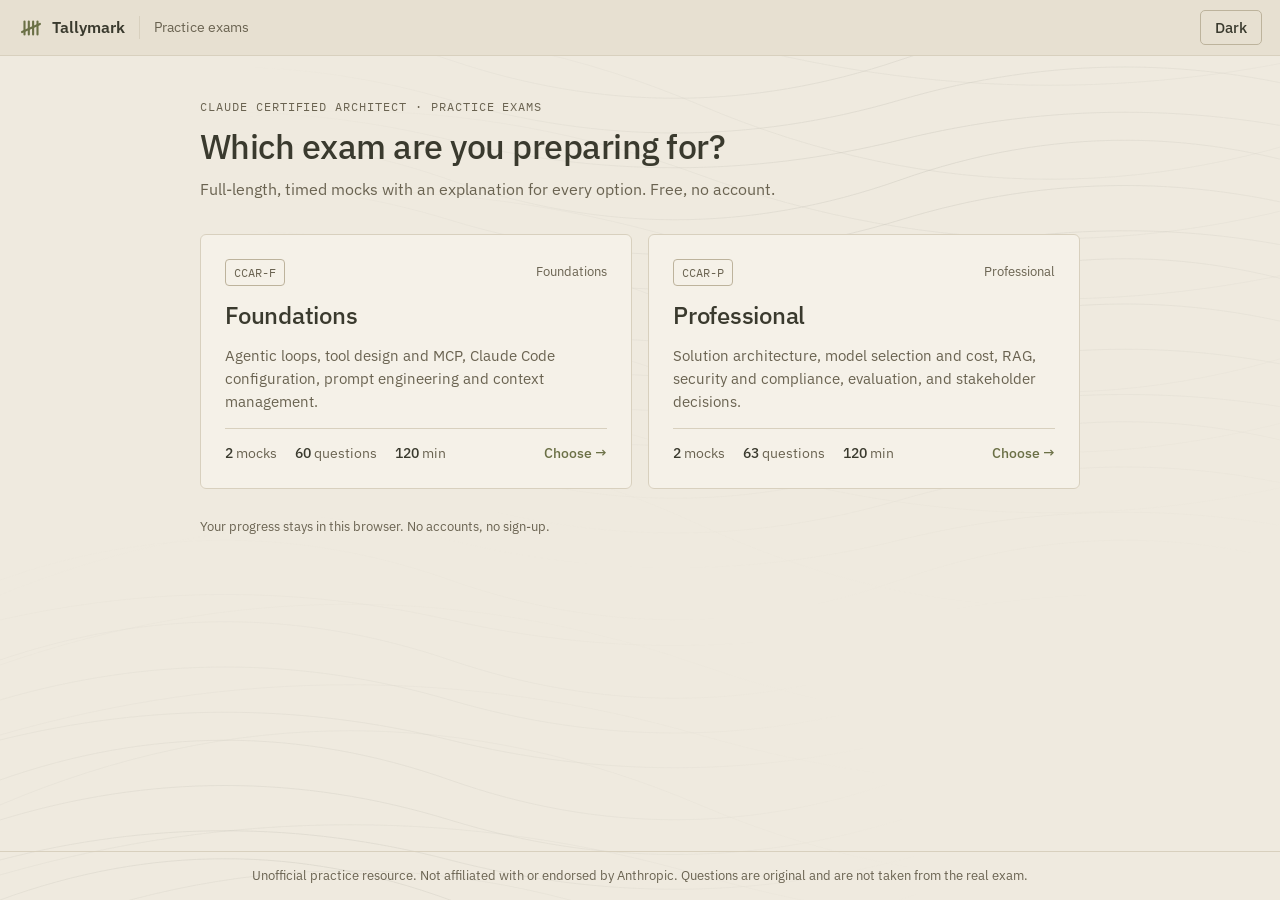
==== commit fe162dc9: "feat: integrate GoatCounter for anonymous page view tracking" ====
--- a/index.html
+++ b/index.html
@@ -4,7 +4,7 @@
 <head>
   <meta charset="utf-8">
   <meta name="viewport" content="width=device-width, initial-scale=1">
-  <title>Tallymark | Unofficial practice exams for the Claude Certified Architect exams</title>
+  <title>Claude Certified Architect Mock Exams (Free, Unofficial) | Tallymark</title>
   <meta name="description"
     content="Four free, full-length, timed mock exams for the Claude Certified Architect Foundations and Professional certifications. Original scenario-based questions with an explanation for every option. Unofficial.">
   <meta name="theme-color" content="#E7E0D1">
@@ -21,6 +21,20 @@
     content="Tallymark: unofficial Claude Certified Architect mock exams. 4 full-length timed mocks, 246 questions.">
   <meta name="twitter:card" content="summary_large_image">
   <meta name="twitter:image" content="https://amithchatriki.github.io/tallymark/og-image.png">
+  <link rel="canonical" href="https://amithchatriki.github.io/tallymark/">
+  <script type="application/ld+json">
+{
+  "@context": "https://schema.org",
+  "@type": "LearningResource",
+  "name": "Tallymark: Claude Certified Architect mock exams",
+  "description": "Free, unofficial practice exams for the Claude Certified Architect Foundations (CCAR-F) and Professional (CCAR-P) certifications. 4 full-length timed mocks, 246 questions with explanations.",
+  "url": "https://amithchatriki.github.io/tallymark/",
+  "learningResourceType": "Practice exam",
+  "educationalLevel": ["Foundations", "Professional"],
+  "isAccessibleForFree": true,
+  "inLanguage": "en"
+}
+</script>
   <link rel="icon" href="favicon.svg" type="image/svg+xml">
   <link rel="preconnect" href="https://fonts.googleapis.com">
   <link rel="preconnect" href="https://fonts.gstatic.com" crossorigin>
@@ -106,7 +120,7 @@
     <div class="dlg-body" id="dlg-body"></div>
     <div class="dlg-actions" id="dlg-actions"></div>
   </dialog>
-
+  <script data-goatcounter="https://tallymark.goatcounter.com/count" async src="https://gc.zgo.at/count.js"></script>
   <script src="js/app.js"></script>
 </body>
 
